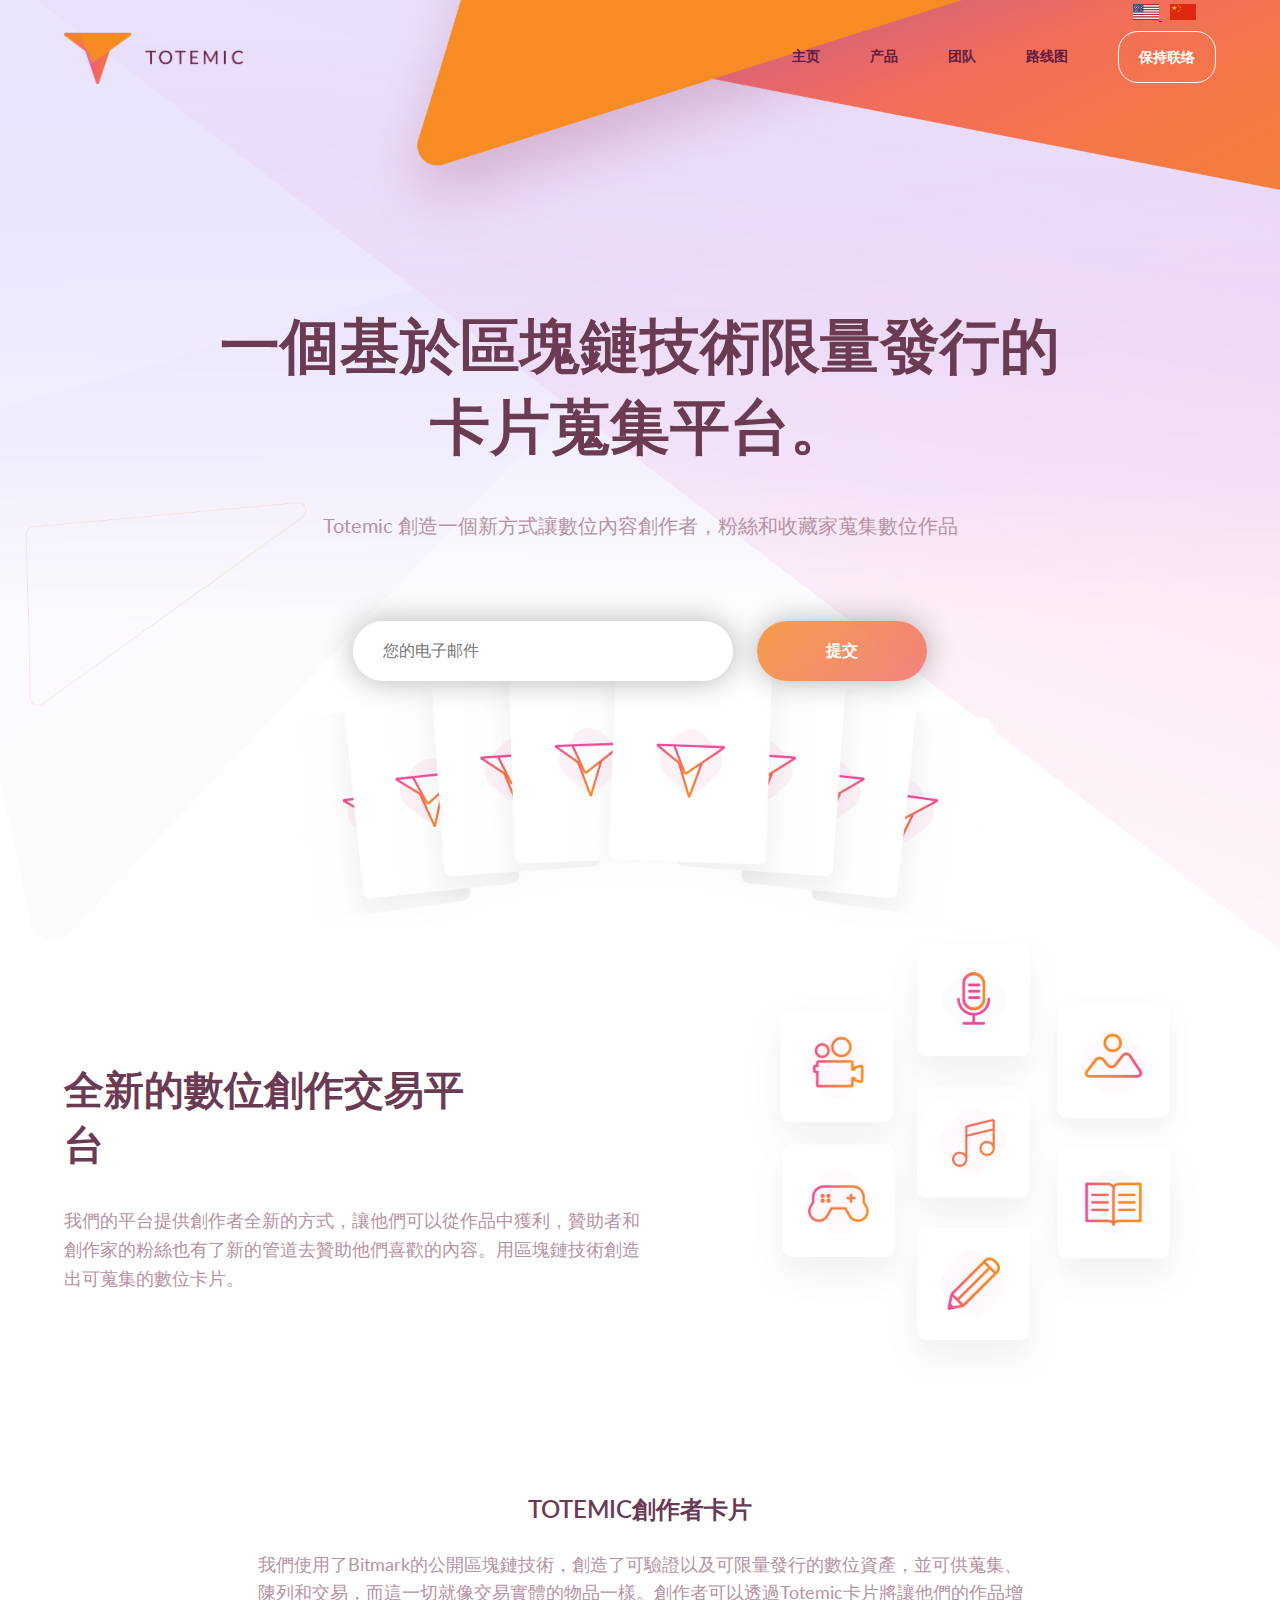
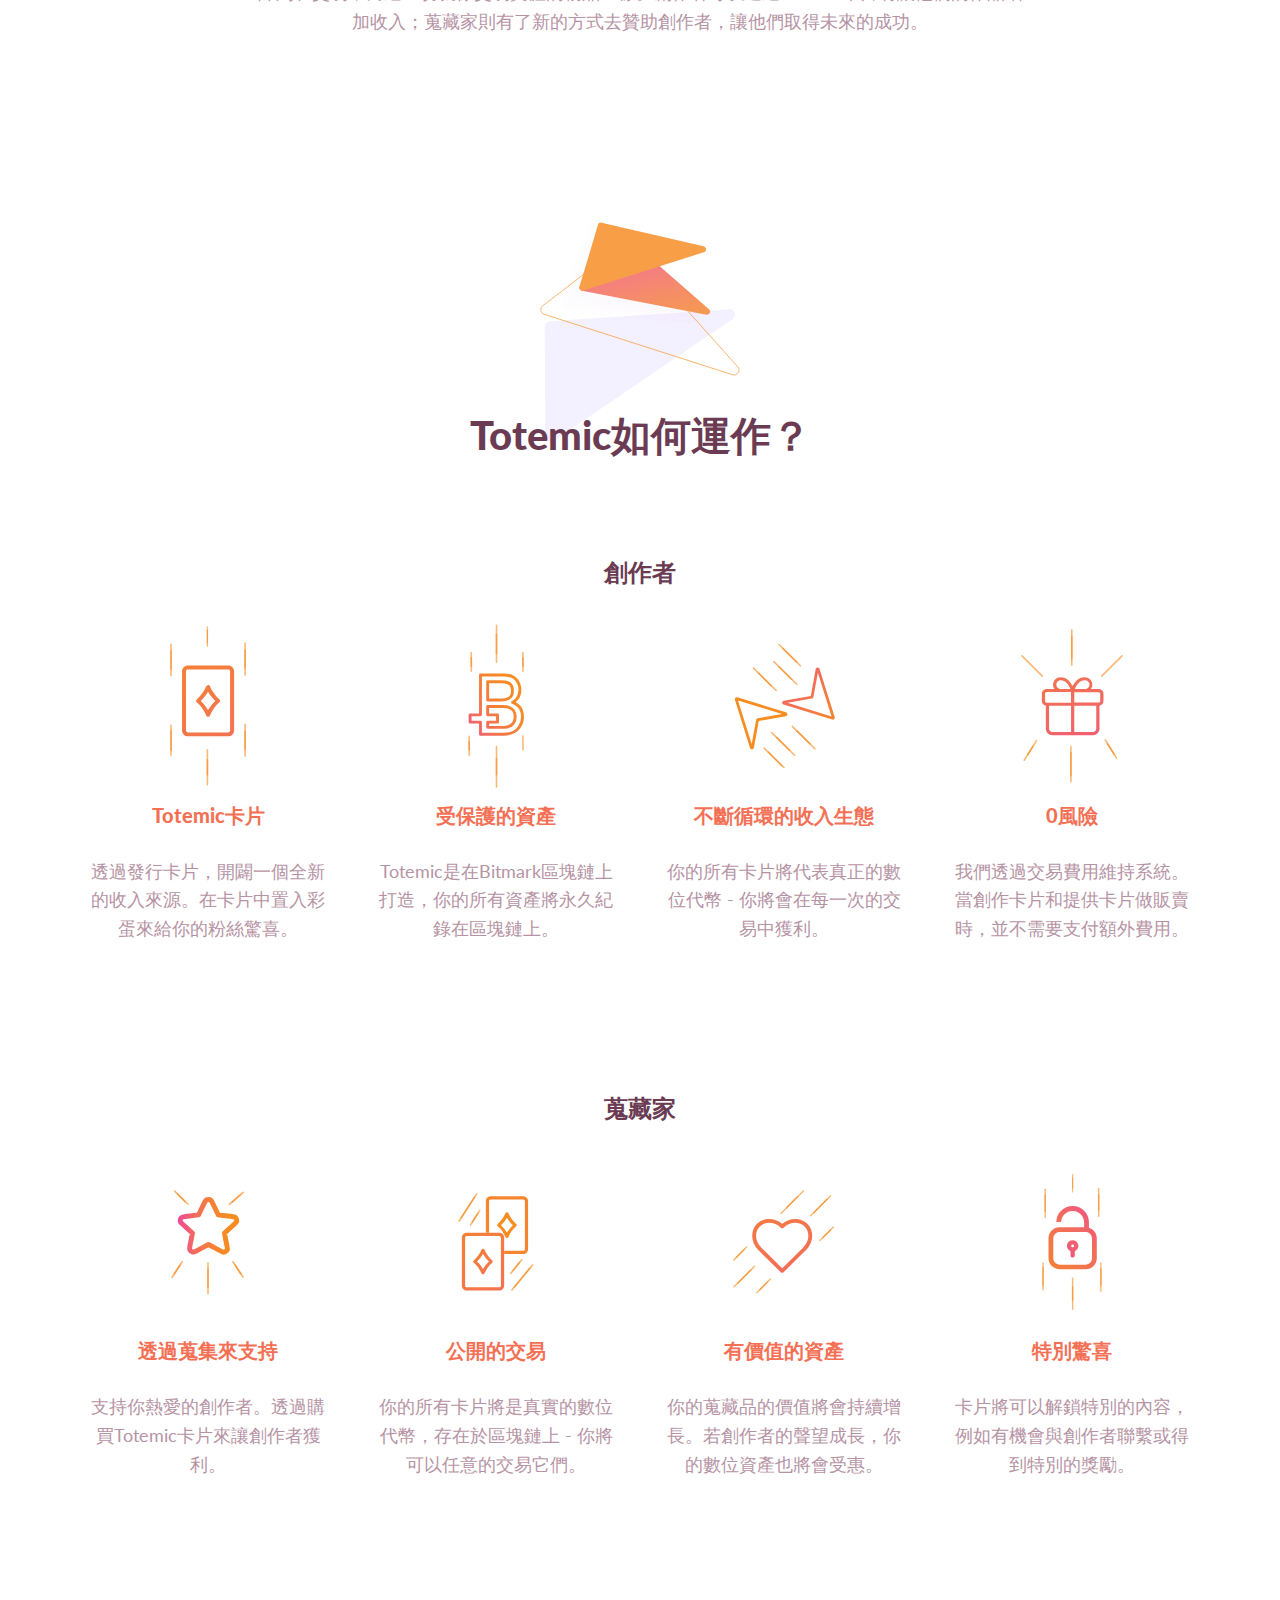
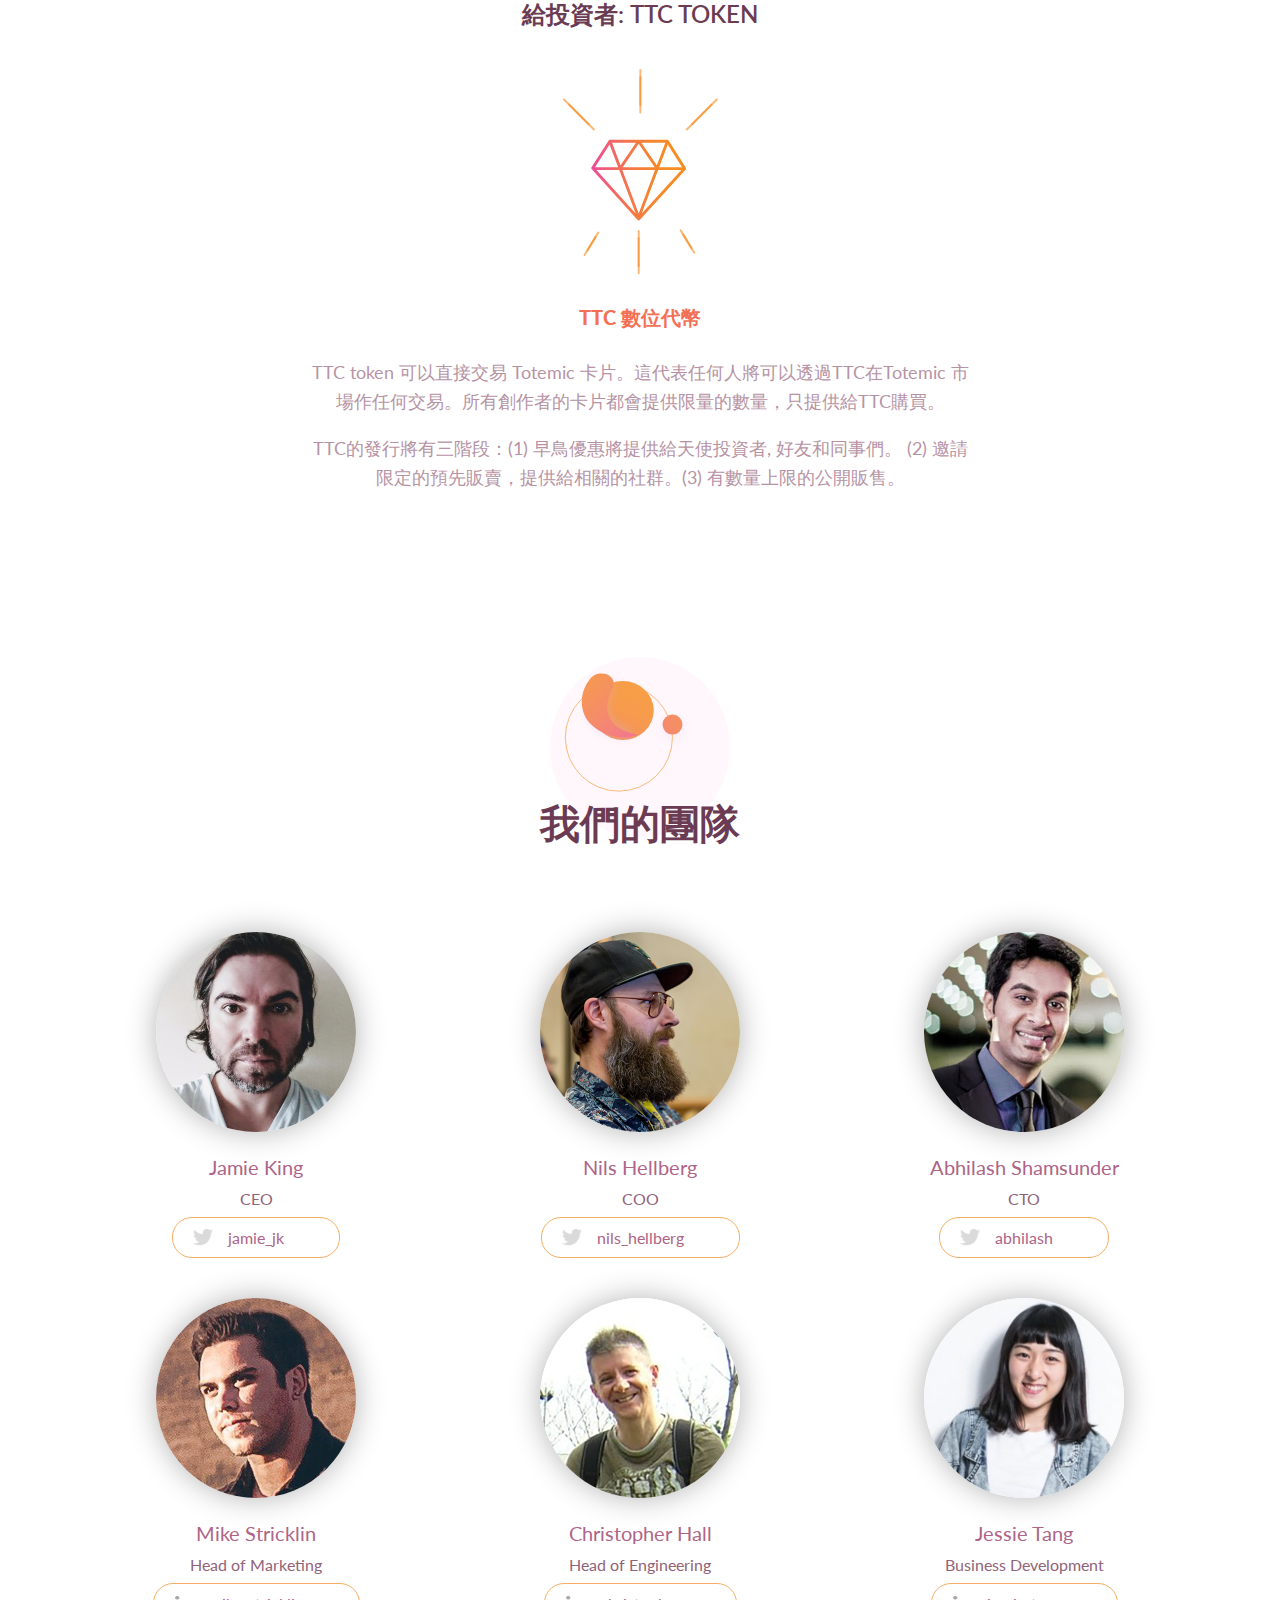
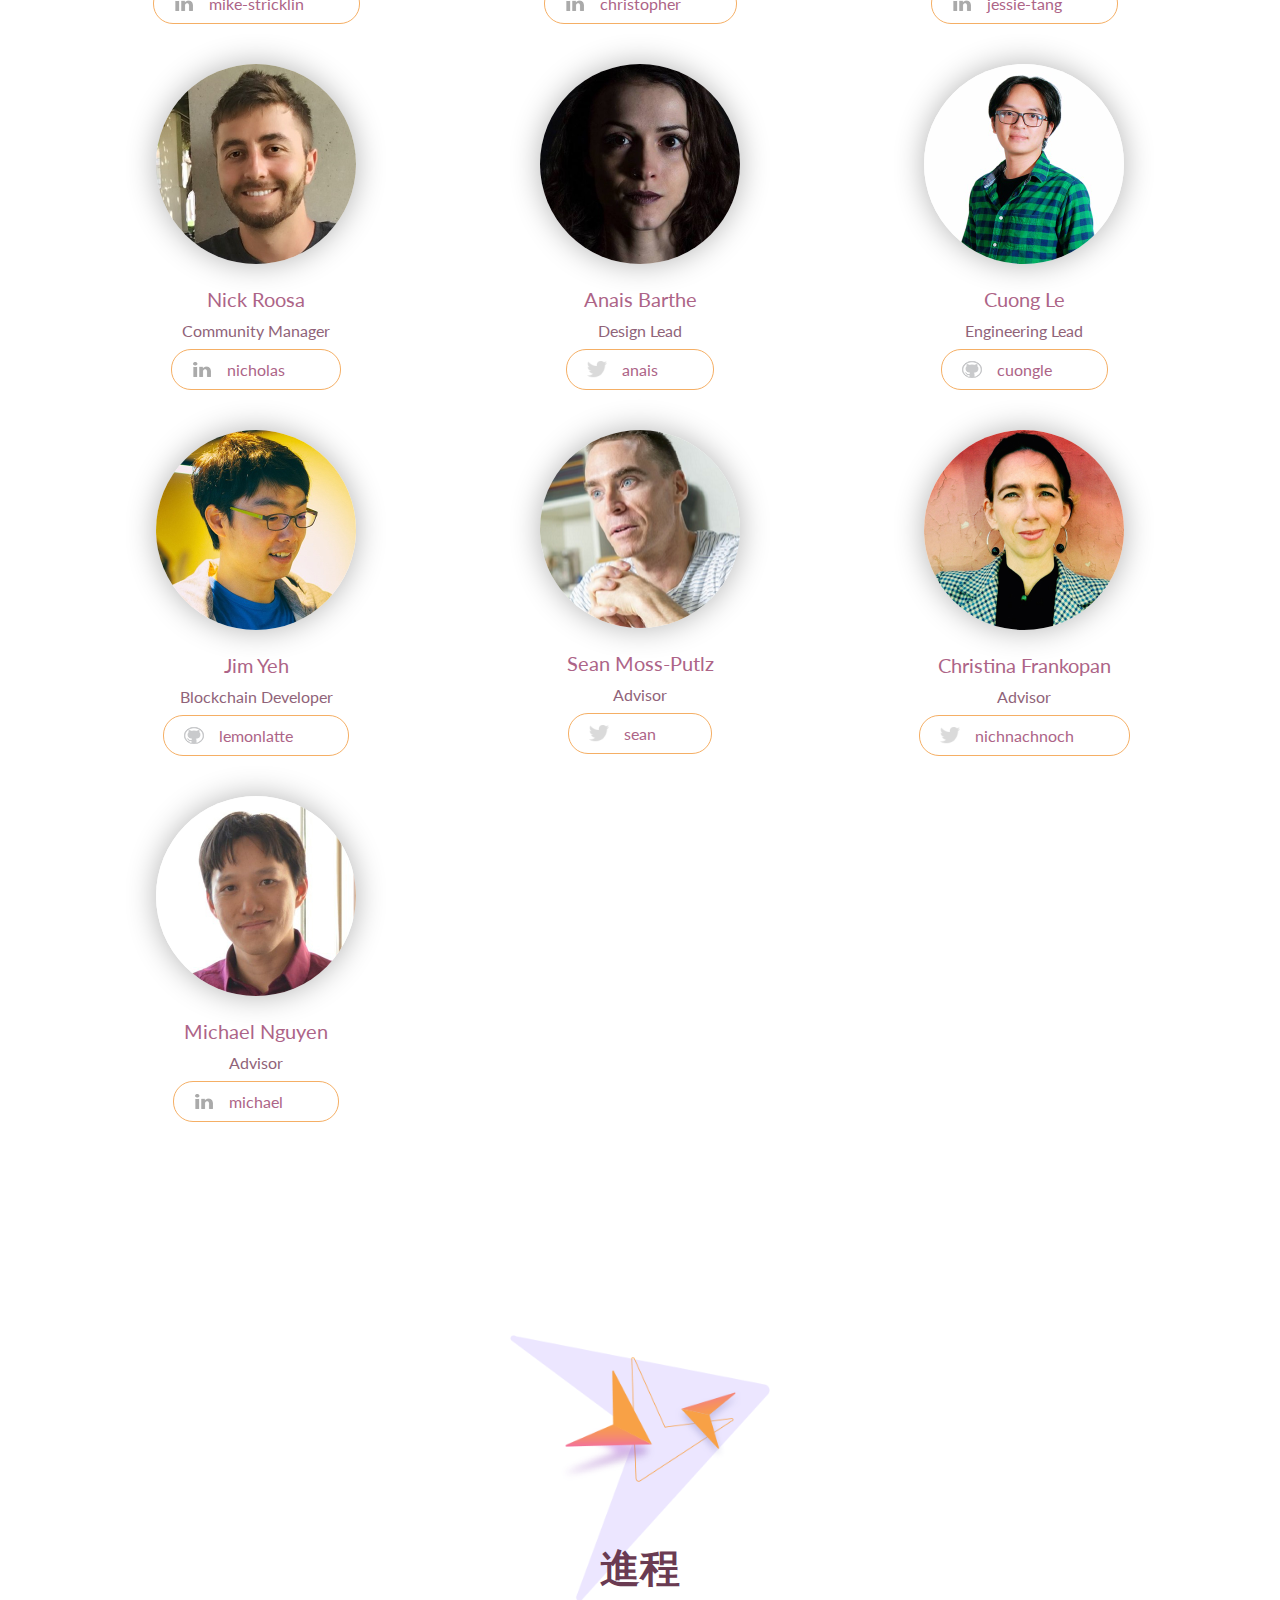
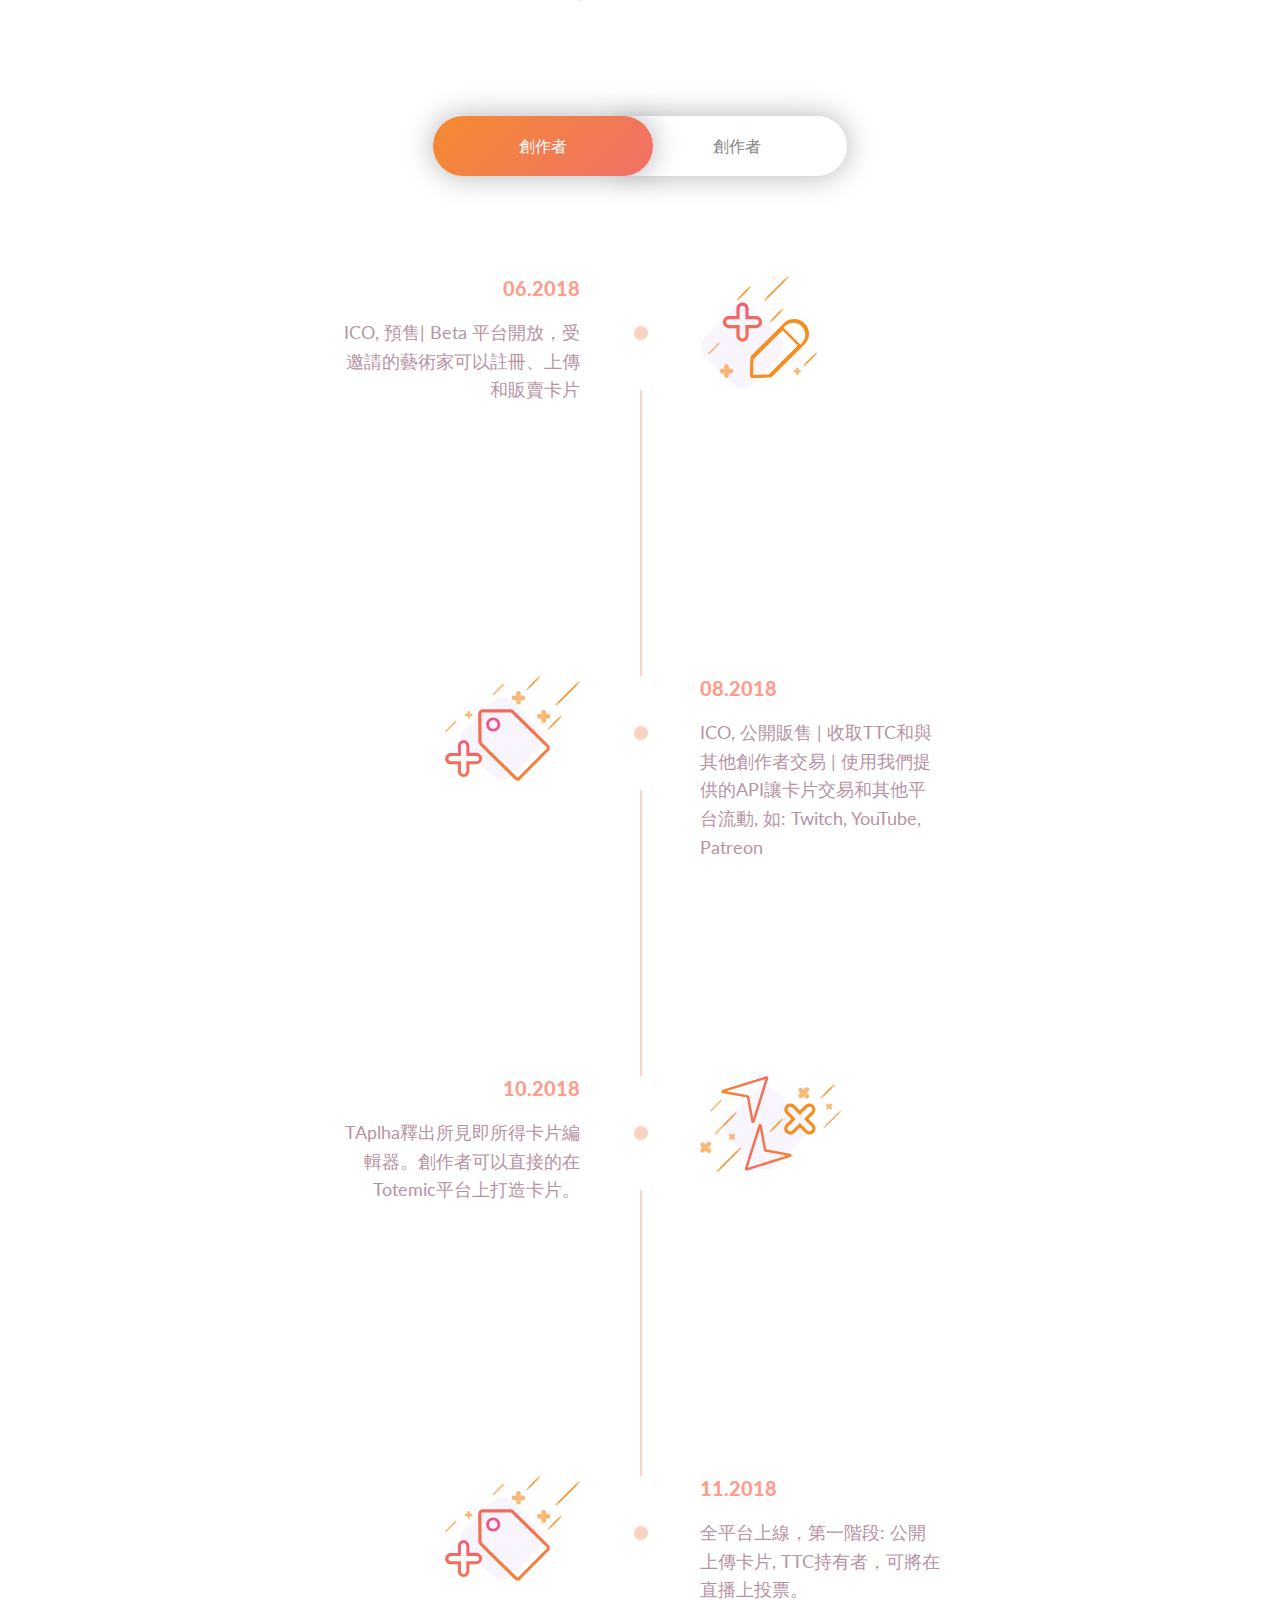
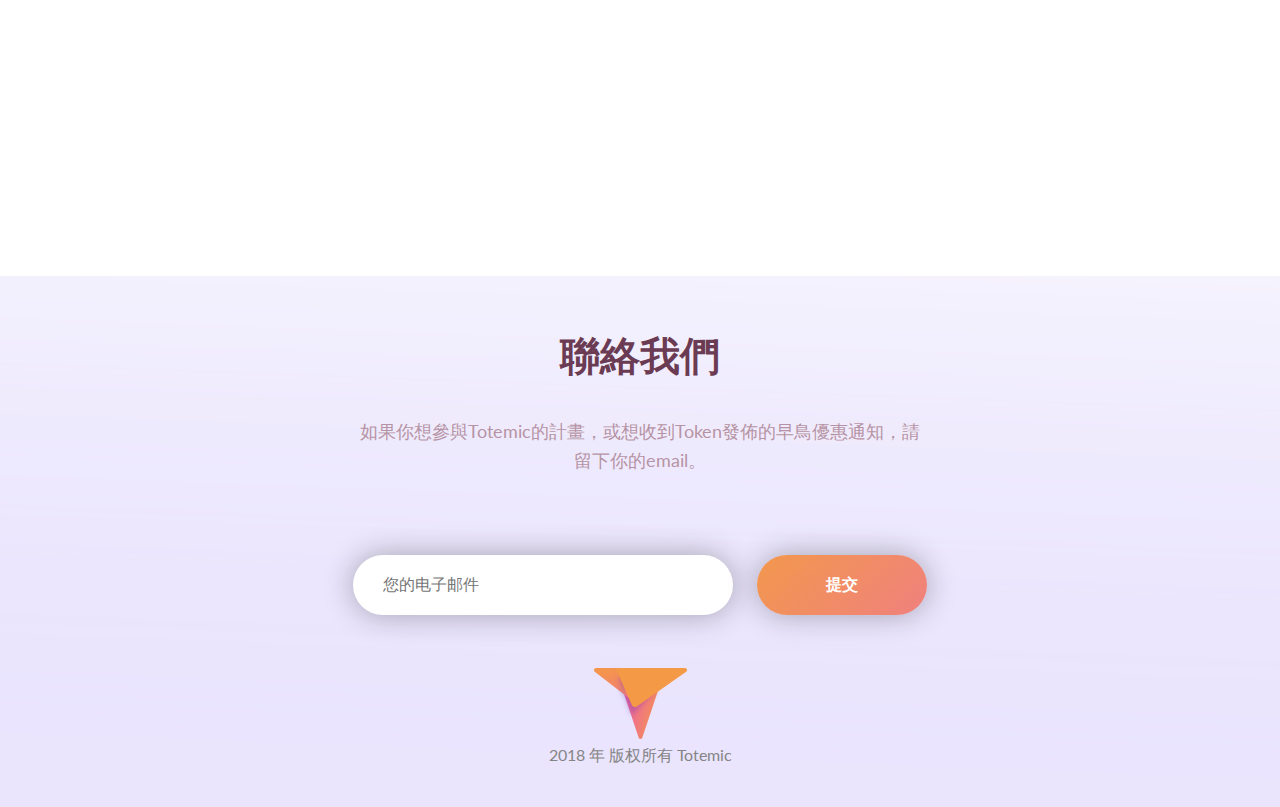
==== chinese.html @ 060fd431 "few updates" ====
<!DOCTYPE html>
<html lang="en">
<head>
    <meta charset="UTF-8">
    <title>Totemic | 一個基於區塊鏈技術限量發行的卡片蒐集平台。</title>
    <meta name="viewport" content="width=device-width, initial-scale=1.0,  minimum-scale=1.0">  

    <link href="css/screen.css" rel="stylesheet" type="text/css">
    <link href="https://fonts.googleapis.com/css?family=Lato:400,900" rel="stylesheet">
</head>

<body>
    <header>
        <img class="header__logo" src="images/logo.png" alt="Totemic logo" />
        <div class="header__nav">
            <div class="header__utility">
                <a href="" class="/" title="English">
                    <img src="images/us_flag.png">
                </a>
                <a href="/chinese.html" class="china_flag" title="Chinese">
                    <img src="images/china_flag.png">
                </a>
            </div>
            <nav>
                <a class="header__link" href="#home">主页</a>
                <a class="header__link" href="#product">产品</a>
                <a class="header__link" href="#team">团队</a>
                <a class="header__link" href="#roadmap">路线图</a>
                <a class="header__link header__link--button button button--transparent" href="#contact">保持联络</a>
            </nav>
        </div>
    </header>

    <section class="intro" id="intro">
        <h1>一個基於區塊鏈技術限量發行的卡片蒐集平台。</h1>
        <p>
            Totemic 創造一個新方式讓數位內容創作者，粉絲和收藏家蒐集數位作品
        </p>
        <form class="contact-form" action="https://riotdesign.us3.list-manage.com/subscribe/post?u=5169f98813a716ef22e123023&amp;id=4956a6b428" method="post" id="mc-embedded-subscribe-form" name="mc-embedded-subscribe-form" class="validate" target="_blank" novalidate>
            <input class="contact-form__input" type="email" name="EMAIL" id="mce-EMAIL" placeholder="您的电子邮件" />
            <input class="contact-form__input contact-form__input--submit" type="submit" name="submit" value="提交" />
            <div style="position: absolute; left: -5000px;" aria-hidden="true"><input type="text" name="b_5169f98813a716ef22e123023_4956a6b428" tabindex="-1" value=""></div>
        </form>
        <img class="item__cards" src="images/cards.png" alt="Totemic Cards" />
    </section>

    <section class="market">
        <div class="market__description">
            <h2>全新的數位創作交易平台</h2>
            <p>
                我們的平台提供創作者全新的方式，讓他們可以從作品中獲利，贊助者和創作家的粉絲也有了新的管道去贊助他們喜歡的內容。用區塊鏈技術創造出可蒐集的數位卡片。
            </p>
        </div>
    </section>

    <section class="totemic-card" id="product">
        <h3>Totemic創作者卡片</h3>
        <p>
            我們使用了Bitmark的公開區塊鏈技術，創造了可驗證以及可限量發行的數位資產，並可供蒐集、陳列和交易，而這一切就像交易實體的物品一樣。創作者可以透過Totemic卡片將讓他們的作品增加收入；蒐藏家則有了新的方式去贊助創作者，讓他們取得未來的成功。
        </p>
    </section>

    <section class="how-does-it-work">
        <h2>Totemic如何運作？</h2>
        <h3>創作者</h3>
        <div class="item-holder">
            <div class="item">
                <div class="item__graphic-holder">
                    <img class="item__graphic" src="images/item_card.svg" alt="Totemic Cards" />
                </div>
                <h4>Totemic卡片</h4>
                <p>
                    透過發行卡片，開闢一個全新的收入來源。在卡片中置入彩蛋來給你的粉絲驚喜。
                </p>
            </div>
            <div class="item">
                <div class="item__graphic-holder">
                    <img class="item__graphic" src="images/item_secure.svg" alt="Totemic Cards" />
                </div>
                <h4>受保護的資產</h4>
                <p>
                    Totemic是在Bitmark區塊鏈上打造，你的所有資產將永久紀錄在區塊鏈上。 <br/><br/>
                </p>
            </div>
            <div class="item">
                <div class="item__graphic-holder">
                    <img class="item__graphic" src="images/item_income.svg" alt="Recurring Income" />
                </div>
                <h4>不斷循環的收入生態</h4>
                <p>
                    你的所有卡片將代表真正的數位代幣 - 你將會在每一次的交易中獲利。 
                </p>
            </div>
            <div class="item">
                <div class="item__graphic-holder">
                    <img class="item__graphic" src="images/item_risk.svg" alt="No risk" />
                </div>
                <h4>0風險</h4>
                <p>
                    我們透過交易費用維持系統。當創作卡片和提供卡片做販賣時，並不需要支付額外費用。
                </p>
            </div>
        </div>
        <h3>蒐藏家</h3>
        <div class="item-holder">
            <div class="item">
                <div class="item__graphic-holder">
                    <img class="item__graphic" src="images/item_support.svg" alt="Support Creators" />
                </div>
                <h4>透過蒐集來支持</h4>
                <p>
                    支持你熱愛的創作者。透過購買Totemic卡片來讓創作者獲利。
                </p>
            </div>
            <div class="item">
                <div class="item__graphic-holder">
                    <img class="item__graphic" src="images/item_trade.svg" alt="Trade Openly" />
                </div>
                <h4>公開的交易</h4>
                <p>
                    你的所有卡片將是真實的數位代幣，存在於區塊鏈上 - 你將可以任意的交易它們。
                </p>
            </div>
            <div class="item">
                <div class="item__graphic-holder">
                    <img class="item__graphic" src="images/item_asset.svg" alt="A Valuable Asset" />
                </div>
                <h4>有價值的資產</h4>
                <p>
                    你的蒐藏品的價值將會持續增長。若創作者的聲望成長，你的數位資產也將會受惠。
                </p>
            </div>
            <div class="item">
                <div class="item__graphic-holder">
                    <img class="item__graphic" src="images/item_access.svg" alt="Special Access" />
                </div>
                <h4>特別驚喜</h4>
                <p>
                    卡片將可以解鎖特別的內容，例如有機會與創作者聯繫或得到特別的獎勵。
                </p>
            </div>
        </div>
    </section>

    <section class="investors">
        <h3>給投資者: TTC Token</h3>
        <div class="item-holder">
            <div class="item item--investors">
                <img class="item__graphic" src="images/item_investors.svg" alt="The TTC Token" />
                <h4>TTC 數位代幣</h4>
                <p>
                    TTC token 可以直接交易 Totemic 卡片。這代表任何人將可以透過TTC在Totemic 市場作任何交易。所有創作者的卡片都會提供限量的數量，只提供給TTC購買。
                </p>
                <p>
                    TTC的發行將有三階段：(1) 早鳥優惠將提供給天使投資者, 好友和同事們。
                    (2) 邀請限定的預先販賣，提供給相關的社群。(3) 有數量上限的公開販售。
                </p>
            </div>
        </div>
    </section>

    <section class="team" id="team">
        <h2>我們的團隊</h2>
        <div class="team__holder">
            <div class="team-member">
                <img class="team__image" src="images/team_jamie.jpg" alt="Jamie King" />
                <div class="team__name">Jamie King</div>
                <div class="team__title">CEO</div>
                <a href="https://twitter.com/jamie_jk" class="team__twitter button button--social-media" target="_blank">
                    jamie_jk
                </a>
            </div>
            <div class="team-member">
                <img class="team__image" src="images/team_nils.jpg" alt="Nils Hellberg" />
                <div class="team__name">Nils Hellberg</div>
                <div class="team__title">COO</div>
                <a href="https://twitter.com/nils_hellberg" class="team__twitter button button--social-media" target="_blank">
                    nils_hellberg
                </a>
            </div>
            <div class="team-member">
                <img class="team__image" src="images/team_abhi.jpg" alt="Abhilash Shamsunder" />
                <div class="team__name">Abhilash Shamsunder</div>
                <div class="team__title">CTO</div>
                <a href="https://twitter.com/abhilash0001" class="team__twitter button button--social-media" target="_blank">
                    abhilash
                </a>
            </div>
            <div class="team-member">
                <img class="team__image" src="images/team_mike.jpg" alt="Mike Stricklin" />
                <div class="team__name">Mike Stricklin</div>
                <div class="team__title">Head of Marketing</div>
                <a href="https://www.linkedin.com/in/mike-stricklin-0969a7140/" class="team__linkedin button button--social-media--linkedin" target="_blank">mike-stricklin</a>
            </div>
            <div class="team-member">
                <img class="team__image" src="images/team_christopher.jpg" alt="Christopher Hall" />
                <div class="team__name">Christopher Hall</div>
                <div class="team__title">Head of Engineering</div>
                <a href="https://www.linkedin.com/in/christopherhallhsw/" class="team__linkedin button button--social-media--linkedin" target="_blank">christopher</a>
            </div>
            <div class="team-member">
                <img class="team__image" src="images/team_jessie.jpg" alt="Jessie Tang" />
                <div class="team__name">Jessie Tang</div>
                <div class="team__title">Business Development</div>
                <a href="https://www.linkedin.com/in/jessie-chi-hsuan-tang-7b9a2610b/" class="team__linkedin button button--social-media--linkedin" target="_blank">jessie-tang</a>
            </div>
            <div class="team-member">
                <img class="team__image" src="images/team_nick.jpg" alt="Nick Roosa" />
                <div class="team__name">Nick Roosa</div>
                <div class="team__title">Community Manager</div>
                <a href="https://www.linkedin.com/in/nicholas-roosa-73788183/" class="team__linkedin button button--social-media--linkedin" target="_blank">
                    nicholas
                </a>
            </div>
            <div class="team-member">
                <img class="team__image" src="images/team_anais.jpg" alt="Anais Barthe" />
                <div class="team__name">Anais Barthe</div>
                <div class="team__title">Design Lead</div>
                <a href="" class="team__twitter button button--social-media" target="_blank">anais</a>
            </div>
            <div class="team-member">
                <img class="team__image" src="images/team_cuong.jpg" alt="Cuong Le" />
                <div class="team__name">Cuong Le</div>
                <div class="team__title">Engineering Lead</div>
                <a href="" class="team__github button button--social-media--github" target="_blank">cuongle</a>
            </div>
            <div class="team-member">
                <img class="team__image" src="images/team_jim.jpg" alt="Jim Yeh" />
                <div class="team__name">Jim Yeh</div>
                <div class="team__title">Blockchain Developer</div>
                <a href="https://github.com/lemonlatte" class="team__github button button--social-media--github" target="_blank">lemonlatte</a>
            </div>
            <div class="team-member">
                <img class="team__image" src="images/team_sean.jpg" alt="Sean Moss-Putlz" />
                <div class="team__name">Sean Moss-Putlz</div>
                <div class="team__title">Advisor</div>
                <a href="https://twitter.com/moskovich" class="team__twitter button button--social-media" target="_blank">sean</a>
            </div>
            <div class="team-member">
                <img class="team__image" src="images/team_christina.jpg" alt="Christina Frankopan" />
                <div class="team__name">Christina Frankopan</div>
                <div class="team__title">Advisor</div>
                <a href="https://twitter.com/nichnachnoch" class="team__twitter button button--social-media" target="_blank">nichnachnoch</a>
            </div>
            <div class="team-member">
                <img class="team__image" src="images/team_michael.jpg" alt="Michael Nguyen" />
                <div class="team__name">Michael Nguyen</div>
                <div class="team__title">Advisor</div>
                <a href="https://www.linkedin.com/in/michaeldinhnguyen/" class="team__linkedin button button--social-media--linkedin" target="_blank">michael</a>
            </div>
        </div>
    </section>

    <section class="roadmap" id="roadmap">
        <h2>進程</h2>
        <div class="roadmap__button-holder">
            <a class="contact-form__input roadmap__input roadmap__input--active">創作者</a>
            <a class="contact-form__input roadmap__input">創作者</a>
        </div>
        <div class="event-holder event-holder--creators">
            <div class="event">
                <div class="event__column event__column-text">
                    <span class="event__date">06.2018</span>
                    <p>
                        ICO, 預售| Beta 平台開放，受邀請的藝術家可以註冊、上傳和販賣卡片
                    </p>
                </div>
                <div class="event__column event__column-graphic">
                    <img src="images/event_wysiwyg.svg" alt="WYSIWYG" />
                </div>
            </div>
            <div class="event">
                <div class="event__column event__column-graphic">
                    <img src="images/event_sell.svg" alt="WYSIWYG" />
                </div>
                <div class="event__column event__column-text">
                    <span class="event__date">08.2018</span>
                    <p>
                        ICO, 公開販售 |  收取TTC和與其他創作者交易 |  使用我們提供的API讓卡片交易和其他平台流動, 如: Twitch, YouTube, Patreon
                    </p>
                </div>
            </div>
            <div class="event">
                <div class="event__column event__column-text">
                    <span class="event__date">10.2018</span>
                    <p>
                        TAplha釋出所見即所得卡片編輯器。創作者可以直接的在Totemic平台上打造卡片。
                    </p>
                </div>
                <div class="event__column event__column-graphic">
                    <img src="images/event_trade.svg" alt="WYSIWYG" />
                </div>
            </div>

            <div class="event">
                <div class="event__column event__column-graphic">
                    <img src="images/event_sell.svg" alt="WYSIWYG" />
                </div>
                <div class="event__column event__column-text">
                    <span class="event__date">11.2018</span>
                    <p>
                        全平台上線，第一階段: 公開上傳卡片, TTC持有者，可將在直播上投票。  
                    </p>
                </div>
            </div>
        </div>
        
        <div class="event-holder event-holder--collectors">
            <div class="event">
                <div class="event__column event__column-text">
                    <span class="event__date">06.2018</span>
                    <p>
                        ICO, 私募 |  Beta平台測試: 收集和交易卡片。在Android 和 iPhone上提供卡片蒐藏器並在社群網站上展示你的蒐藏。
                    </p>
                </div>
                <div class="event__column event__column-graphic">
                    <img src="images/event_wallet.svg" alt="WYSIWYG" />
                </div>
            </div>
            <div class="event">
                <div class="event__column event__column-graphic">
                    <img src="images/event_store.svg" alt="Mobile app" />
                </div>
                <div class="event__column event__column-text">
                    <span class="event__date">08.2018</span>
                    <p>
                        ICO, 私募 | 使用Totemic Token (TTC) ，取得蒐藏品購買優惠。
                    </p>
                </div>
            </div>
            <div class="event">
                <div class="event__column event__column-text">
                    <span class="event__date">10.2018</span>
                    <p>
                        訂閱制系統上線。訂閱特級或標準的混合包，將有更大的機會獲得稀有和罕見的蒐藏。
                    </p>
                </div>
                <div class="event__column event__column-graphic">
                    <img src="images/event_market.svg" alt="WYSIWYG" />
                </div>
            </div>

            <div class="event">
                <div class="event__column event__column-graphic">
                    <img src="images/event_store.svg" alt="Mobile app" />
                </div>
                <div class="event__column event__column-text">
                    <span class="event__date">11.2018</span>
                    <p>
                        線上投票系統上線: 由TTC持有者決定哪張卡片推出到市場，並在成功上市時獲得分潤。 
                    </p>
                </div>
            </div>
        </div>
    </section>

    <section class="contact contact--footer" id="contact">
        <h2>聯絡我們</h2>
        <p>
            如果你想參與Totemic的計畫，或想收到Token發佈的早鳥優惠通知，請留下你的email。
        </p>
        <form class="contact-form" action="https://riotdesign.us3.list-manage.com/subscribe/post?u=5169f98813a716ef22e123023&amp;id=4956a6b428" method="post" id="mc-embedded-subscribe-form" name="mc-embedded-subscribe-form" class="validate" target="_blank" novalidate>
            <input class="contact-form__input" type="email" name="EMAIL" id="mce-EMAIL" placeholder="您的电子邮件" />
            <input class="contact-form__input contact-form__input--submit" type="submit" name="submit" value="提交" />
            <div style="position: absolute; left: -5000px;" aria-hidden="true"><input type="text" name="b_5169f98813a716ef22e123023_4956a6b428" tabindex="-1" value=""></div>
        </form>
        <footer>
            <img src="images/logo-footer.png" alt="Totemic">
            <p>
                2018 年 版权所有 Totemic
            </p>
        </footer>
    </section>

    <script
      src="https://code.jquery.com/jquery-3.2.1.min.js"
      integrity="sha256-hwg4gsxgFZhOsEEamdOYGBf13FyQuiTwlAQgxVSNgt4="
      crossorigin="anonymous"></script>
    <script src="javascript/main.js"></script> 

</body>
</html>
---- css/screen.css ----
* {
    box-sizing: border-box;     
}

body {
    background: transparent url('/images/background_top.png') center 0 no-repeat scroll;
    font-family: "Lato";
}
html,
body {
    margin:0;
    padding:0;
}

header,
footer,
section {
    max-width:1920px;
    margin:0 auto;
    padding:0 12%;    
}

h1 {
    font-family: "Lato";
    font-weight:900;
    font-size:70px;
    color:#6a3b52;
}
h2 {
    font-family: "Lato";
    font-weight:900;
    font-size:50px;
    color:#6a3b52;
}
h3 {
    font-family: "Lato";
    font-weight:600;
    font-size:34px;
    text-transform: uppercase;
    color:#6a3b52;
}
h4 {
    font-family: "Lato";
    font-weight:900;
    font-size:30px;
    color:#6a3b52;

}
p {
    font-family:"Lato";
    font-size:20px;
    color:#b693a4;
    line-height:1.6;
}


header {
    padding-top:20px;
}
.header__logo {
    width:179px;
    padding-top: 10px;
}
.header__nav {
    float:right;
}
.header__utility{
    text-align: right;
    padding: 0 20px 8px;
    margin-top: -16px;
    color: white;
    font-size: 12px;
}
.header__utility img{
    width: 26px;
    height: 16px;
}
.header__utility_link {
    float:left;
    color:#641c3e;
    font-size:16px;
    font-weight:900;
    text-transform:uppercase;
    text-decoration: none;
    margin-left:60px;
    line-height:50px;
}
.china_flag{
    padding-left: 8px;
}
.header__link {
    float:left;
    color:#641c3e;
    font-size:16px;
    font-weight:900;
    text-transform:uppercase;
    text-decoration: none;
    margin-left:60px;
    line-height:50px;
}
.header__link--button {
    border:1px solid white;
    color:white;
    padding:0 20px;

}

.intro {
    text-align:center;
    margin:0 15%;
    margin-top:220px;
    margin-bottom:0px;
    width:70%;
    min-width:576px;
}
    .intro p {
        font-size:30px;
        margin-bottom:80px;
    }

.market {
    min-height:620px;
    background: url('/images/background_media.png');
    background-position: right 10% center;
    background-repeat: no-repeat;
    margin-top: -80px;
    margin-bottom:20px;
}
    .market h2 {
        max-width:400px;
        padding-top:160px;
    }
    .market p {
        max-width:50%;
    }

.totemic-card {
    text-align:center;
    padding:0 20%;
    margin-bottom:120px;
}

.how-does-it-work {
    text-align:center;
}
    .how-does-it-work h2 {
        background: transparent url('/images/title_howdoesitwork.svg') center 0 no-repeat scroll;
        padding-top:260px;
        padding-bottom:80px;
    }

.item-holder {
    overflow:hidden;
    margin-bottom:80px;
}
.item {
    float:left;
    width:50%;
    padding:2%;
}
.item--investors {
    width:auto;
}
.item h4 {
    color:#f47055    
}

    .item__cards{
        width: 80%;
        height: auto;
        position: relative;
        z-index: -1;
    }
    .item__graphic-holder {
        height:140px;
    }
    .item__graphic {
        position: relative;
        top: 50%;
        transform: translateY(-50%);        
    }
    .item--investors .item__graphic {
        position: static;
        top:0;
        transform:none;
    }

.investors {
    text-align:center;
    padding:0 23%;
}
.item--investors {
    width:auto;
    float:none;
}

.team {
    text-align:center;
    overflow:hidden;
    margin-bottom:200px;
}
.team h2 {
    background: transparent url('/images/title_team.svg') center 0 no-repeat scroll;
    padding-top:160px;
    margin-bottom:120px;
}
.team-member {
    float:left;
    width:50%;
    padding:0 60px;
    padding-bottom: 40px;
}
.team__image {
    width:260px;
    border-radius:50%;
    margin-bottom:30px;
    box-shadow: 0px 0px 30px 0px rgba(0,0,0,0.3);
}
.team__name {
    color:#ad6487;
    font-size:20px;
    margin-bottom:10px;
}
.team__title {
    color:#906379;
    font-size:16px;
    margin-bottom:10px;
}

.roadmap {
    text-align: center;
}
.roadmap h2 {
    background: transparent url(/images/title_roadmap.png) center 0 no-repeat scroll;
    padding-top: 206px;
    margin-bottom: 100px;
    padding-bottom: 20px;
    background-size: 260px auto;
}
.roadmap__button-holder {
    margin-bottom:100px;
}
.roadmap .roadmap__input {
    position:relative;
    width:220px;
    display:inline-block;
    text-transform: uppercase;
    color:#858585;
    cursor:pointer;
    z-index:10;
    margin-right:0;
    border-radius:0;
}
.roadmap .roadmap__input--active {
    background: linear-gradient(135deg, rgba(244,139,48,1) 0%, rgba(240,112,105,1) 100%);
    z-index:11;
    color:white;
}
.roadmap .contact-form__input:first-child {
    border-top-left-radius: 30px;
    border-bottom-left-radius: 30px;
}
.roadmap .contact-form__input:last-child {
    border-top-left-radius: 0;
    border-bottom-left-radius: 0;
    border-top-right-radius: 30px;
    border-bottom-right-radius: 30px;
    margin-left:-30px;
}
.roadmap .contact-form__input.roadmap__input--active:first-child {
    border-top-right-radius: 30px;
    border-bottom-right-radius: 30px;
}
.roadmap .contact-form__input.roadmap__input--active:last-child {
    border-top-left-radius: 30px;
    border-bottom-left-radius: 30px;
}

.event-holder--collectors {
    display:none;
}

.event {
    overflow:hidden;
    background: transparent url('/images/event_divider.svg') center 0 no-repeat scroll;
    background-position:center 50px;
    min-height:400px;
}
.event:last-child {
    background: transparent url('/images/event_divider-last.svg') center 0 no-repeat scroll;
    background-position:center 50px;
}
.event__column {
    float:left;
    text-align:right;
    width:50%;
    padding:0 60px;
    padding-left:calc(50% - 300px);
}
    .event__column:nth-child(2) {
        text-align:left;
        padding-left:60px;
        padding-right:calc(50% - 300px);
    }
.event__column p {
}

.event__date {
    color:rgba(255,56,19,0.5);
    font-weight:900;
    font-size:20px;
}
.event-holder {
}


.contact {
    padding-top:20px;
    text-align:center;
    background: transparent url('/images/background_footer.png') center bottom no-repeat scroll;
}
.contact p {
    width:50%;
    margin:0 25%;
    margin-bottom:80px;
}
.contact-form {
    margin-bottom:-30px;
}
.contact-form__input {
    height:60px;
    line-height:60px;
    font-size:16px;
    padding:0 30px;
    border:0;
    border-radius:30px;
    margin-right:20px;
    width:380px;
    color:#858585;
    box-shadow: 0px 0px 30px 0px rgba(0,0,0,0.3);
    outline:none;
}

.contact-form__input--submit {
    background: linear-gradient(135deg, rgba(244,139,48,0.86) 0%, rgba(240,112,105,0.86) 100%);
    color:white;
    font-weight:600;
    width:170px;
    margin-right:0;
}

.contact footer {
    padding-bottom:40px;
    padding-top: 80px;
}
.contact footer p {
    color:#858585;
    font-size:16px;
    margin-bottom:0;
}



.button {
    font-align:center;
    border-radius:20px;
}
.button--social-media {
    background:white;
    border:1px solid #f5af65;
    width:190px;
    margin:0 auto;
    line-height:40px;
    color:#ad6487;
    font-size:16px;
    background: transparent url('/images/icon_twitter.png') center 0 no-repeat scroll;
    background-position:20px center;
    text-decoration: none;
    padding: 10px 55px;
}

.button--social-media--linkedin {
    background:white;
    border:1px solid #f5af65;
    width:190px;
    margin:0 auto;
    line-height:40px;
    color:#ad6487;
    font-size:16px;
    background: transparent url('/images/icon_linkedin.png') center 0 no-repeat scroll;
    background-position:20px center;
    text-decoration: none;
    padding: 10px 55px;
}

.button--social-media--github {
    background:white;
    border:1px solid #f5af65;
    width:190px;
    margin:0 auto;
    line-height:40px;
    color:#ad6487;
    font-size:16px;
    background: transparent url('/images/icon_github.png') center 0 no-repeat scroll;
    background-position:20px center;
    text-decoration: none;
    padding: 10px 55px;
}

@media only screen and (max-width: 1366px) {
    body {
        background-size:100%;
    }
    h1 {
        font-size:60px;
    }
    h2 {
        font-size:40px;
    }
    h3 {
        font-size:24px;
    }
    h4 {
        font-size:20px;
    }
    p {
        font-size: 18px;
    }

    header, footer, section {
        padding: 0 5%;
        padding-top:20px;
    }

    .header__link {
        font-size:14px;
        margin-left: 50px;
    }

    .intro {
        padding:0;
        margin-bottom:0px;
    }
        .intro p {
            font-size:20px;
        }

    .market {
        background-size: 35%;
    }


    .how-does-it-work h2 {
        background-size:200px;
        padding-top: 200px;
        padding-bottom: 60px;
    }

    .team {
        margin-bottom:120px;
    }
    .team h2 {
        background-size: 180px;
        padding-top: 140px;
        margin-bottom:80px;
    }
    .team__image {
        width: 200px;
        border-radius: 50%;
        margin-bottom: 20px;
    }


}

@media only screen and (max-width: 1024px) {
    .header__link {
        font-size:12px;
        margin-left: 38px;
    }
}

@media only screen and (min-width: 1024px) {
    .item {
        width:25%;
    }
    .item--investors {
        width:auto;
    }    
    .team-member {
        width: 33.333333%;
    }
}

@media only screen and (max-width: 767px) {
    body {
        background-size:190%;
        background-position:0 0;
    }
    h1 {
        font-size:27px;
        max-width:400px;
        margin:0 auto;
    }
    h2 {
        font-size:24px;
    }
    h3 {
        font-size:20px;
    }
    h4 {
        font-size:18px;
    }
    p {
        font-size: 14px;
    }

    header, footer, section {
        padding: 0 30px;
        padding-top:20px;
    }
    
    .header__logo {
        width:130px;
    }

    .header__nav {
        display:none;
    }


    .intro {
        margin:0;
        padding:0 30px;
        margin-top:140px;
        margin-bottom:20px;
        width:100%;
        min-width:0;
    }
        .intro p {
            font-size:14px;
            max-width:480px;
            margin-left: auto;            
            margin-right: auto;            
        }
    .contact-form__input {
        width:100%;
        height: 46px;
        line-height: 46px;
        font-size: 14px;
        padding: 0 23px;
        border: 0;
        border-radius: 23px;
        margin-right: 20px;
        max-width:420px;
    }
    .contact-form__input--submit {
        clear:left;
        width:156px;
        margin-top:35px;
    }    

    .market {
        margin-bottom:20px;
        background: url('/images/background_media-small.png');
        background-size: 100%;
        background-position:0 bottom;
        background-repeat: no-repeat;
        margin-bottom:60px;
        min-height:725px;
    }
    .market h2 {
        padding-top:50px;
        max-width:220px;
    }
    .market p {
        max-width:100%;
    }

    .totemic-card {
        padding:0 30px;
        margin-bottom:20px;
    }    


    .how-does-it-work h2 {
        background-size:160px;
        padding-top: 140px;
        padding-bottom: 80px;
    }

    .item {
        float: left;
        width: 100%;
        padding: 0 40px;
        margin-bottom: 40px;
    }
    .item img {
        width:80px;
        max-height:140px;
    }
    .investors .item img {
        width:140px;
        max-height:none;
    }
    .item-holder {
        margin-bottom:40px;
    }

    .investors {
        padding:0 30px;
    }
    .investors .item {
        padding:0;
    }

    .team {
        margin-bottom:80px;
    }
    .team-member {
        width:100%;
        margin-bottom:60px;
    }
    .team h2 {
        background-size: 180px;
        padding-top: 140px;
        margin-bottom:80px;
    }
    .team__image {
        width: 200px;
        border-radius: 50%;
        margin-bottom: 20px;
    }

    .roadmap h2 {
        background-size: 160px;
        padding-top: 135px;
        margin-bottom:40px;
    }
    .roadmap__button-holder {
        display:none;
    }
    .event-holder--creators,
    .event-holder--collectors {
        display:block;
    }
    
    .event {
        min-height:360px;
    }
    .event__column {
        padding: 0 30px;
        padding-left:0;
    }
    .event__column:nth-child(2) {
        padding-left: 30px;
    }    

    .contact p {
        width: 100%;
        margin:0;
    }
    .footer {
        padding:0;
        padding-top:30px;
        margin-bottom:30px;
    }

    .contact--footer {
        padding-top:60px;
        background-size:346%;
    }
    .contact--footer p {
        margin-bottom:60px;
    }

}
@media only screen and (min-width: 570px) and (max-width: 767px) {
    header, footer, section {
        padding: 0 40px;
        padding-top:20px;
    }
    .market h2 {
        padding-top: 0;
        max-width: 360px;
    }
    .market p {
        max-width: 80%;
    }    
    .totemic-card p {
        max-width:520px;
        margin:0 auto;
    }
    .item p {
        max-width:420px;
        margin:0 auto;
    }
    .investors .item p {
        max-width:520px;
    }
    .event__column {
        padding-left: 30px;
    }
}

@media only screen and (min-width: 380px) and (max-width: 767px) {
    body {
       background-size: 150%;
    }
    .market {
        background-size:380px;
        background-position:center bottom;
    }
}

@media only screen and (max-width: 320px) {
    .intro {
        margin-top: 100px;
    }
    .intro p {
        margin-bottom: 60px;
    }    
    .contact-form {
        margin-bottom: 40px;
    }    
    .contact-form__input {
        height: 46px;
        line-height: 46px;
        font-size: 14px;
        padding: 0 23px;
        border: 0;
        border-radius: 23px;
        margin-right: 20px;
    }
    .contact-form__input--submit {
        width: 126px;
        margin-top: 25px;
    }    

    .item img {
        width:65px;
        max-height:120px;
    }
    .investors .item img {
        width:120px;
        max-height:none;
    }

    .item-holder {
        margin-bottom: 40px;
    }

    .team h2 {
        background-size: 160px;
        margin-bottom:60px;
    }   
    .team-member {
        padding:0;
    }

    .roadmap h2 {
        background-size: 160px;
        padding-top: 135px;
        margin-bottom:40px;
    }
    .event {
        min-height:380px;
    }
    .event__date {
        font-size:18px;
    }


}
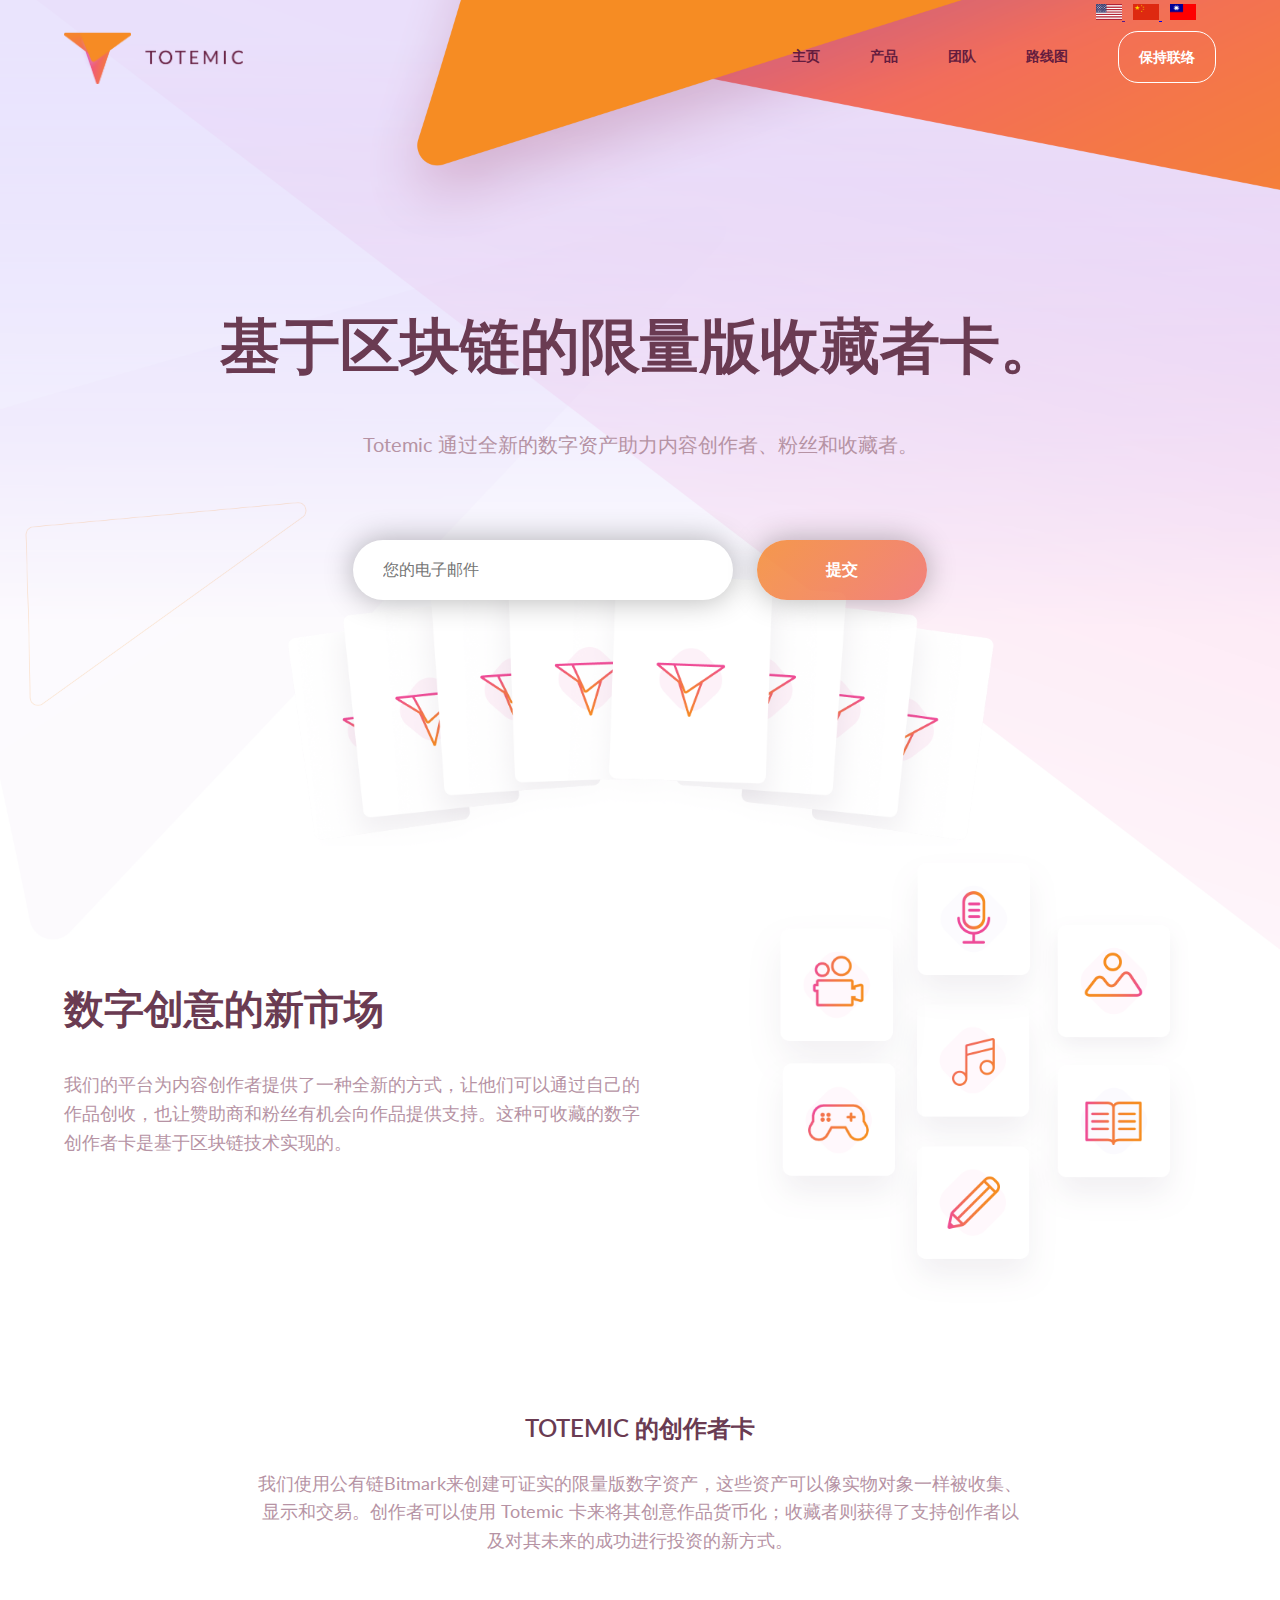
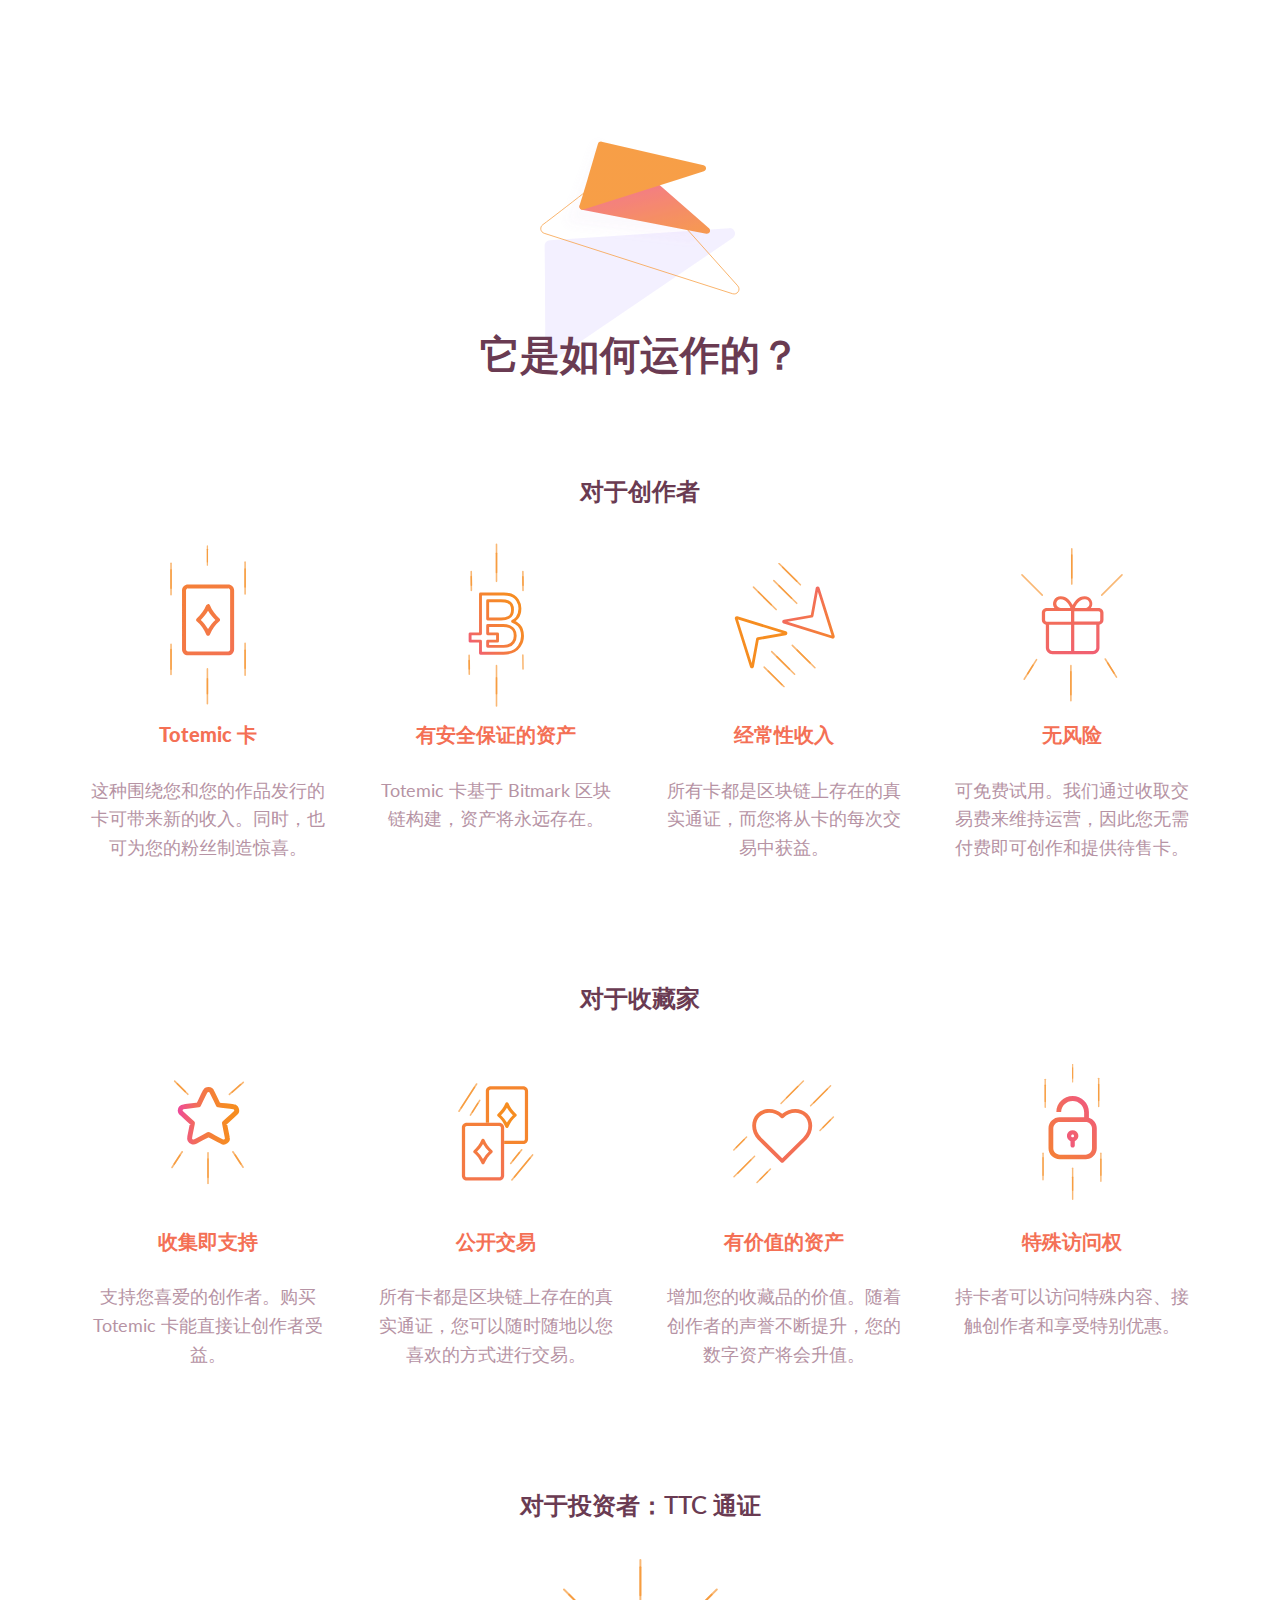
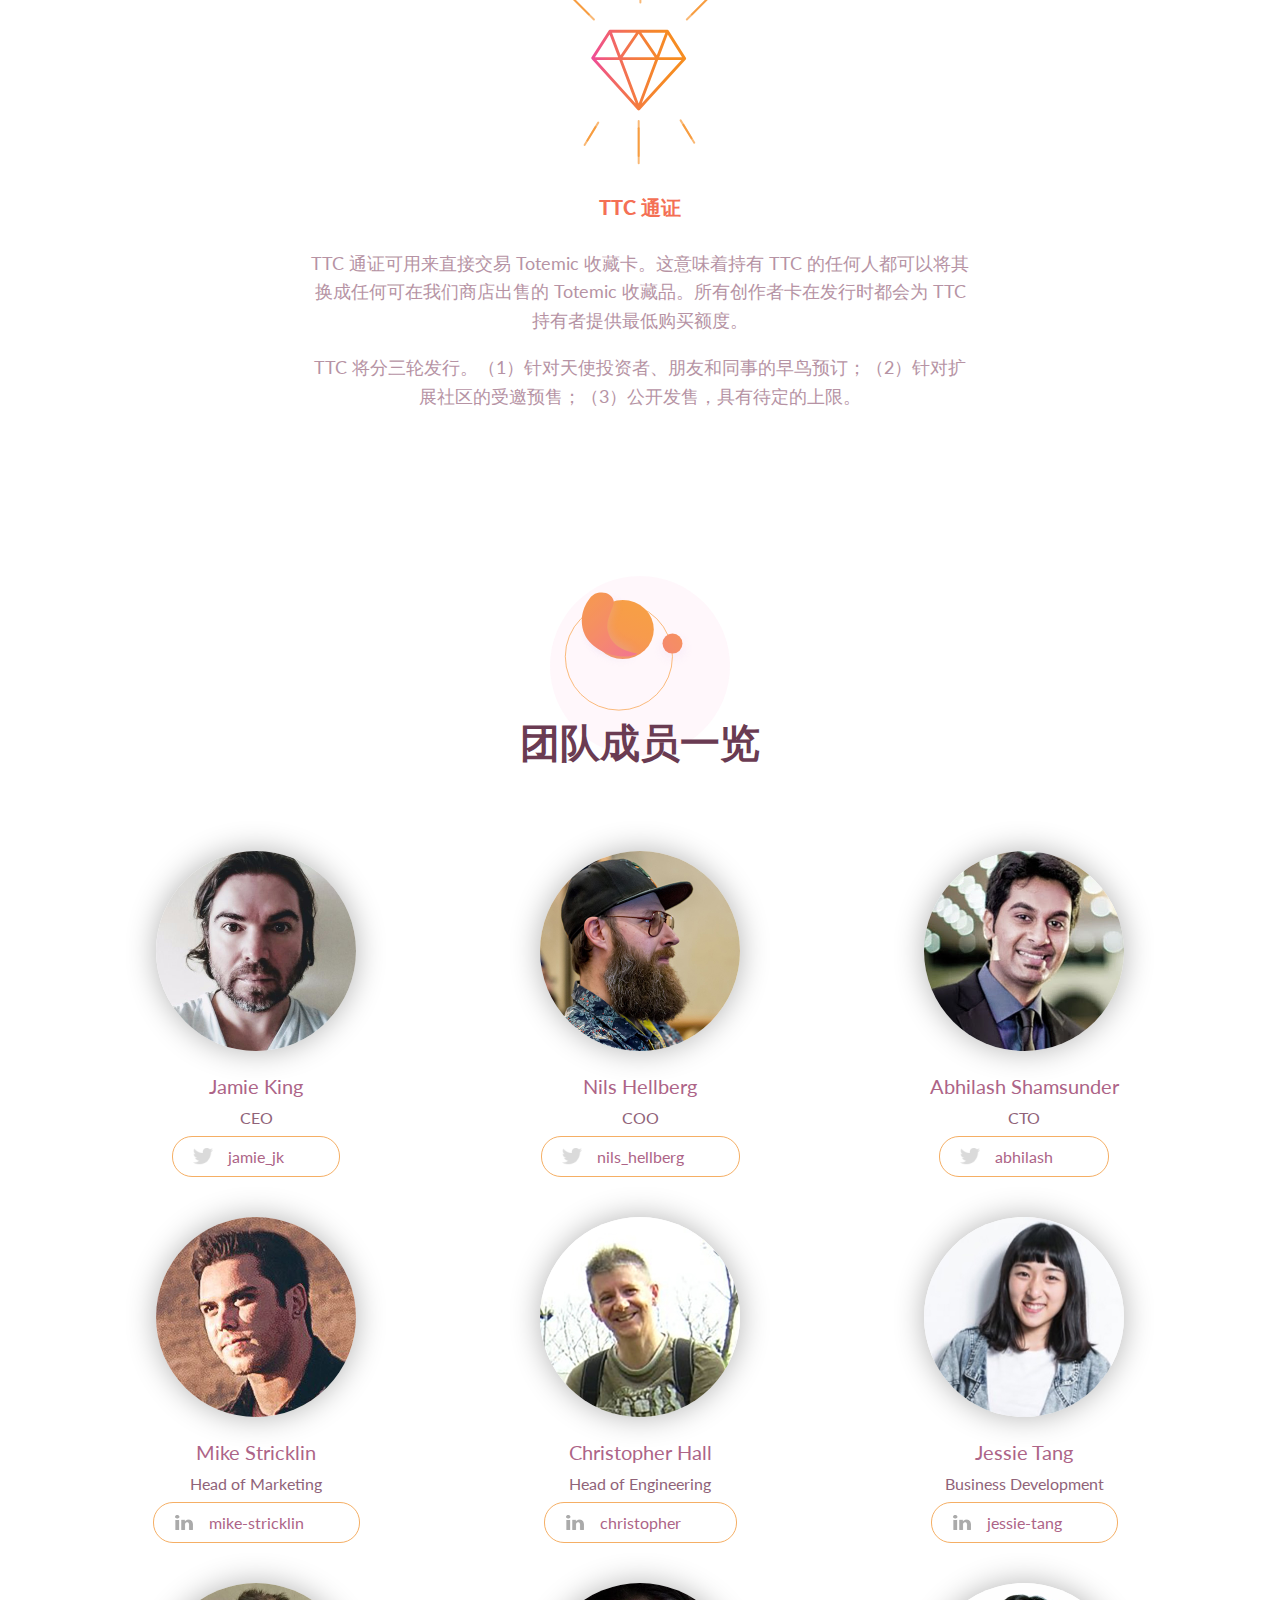
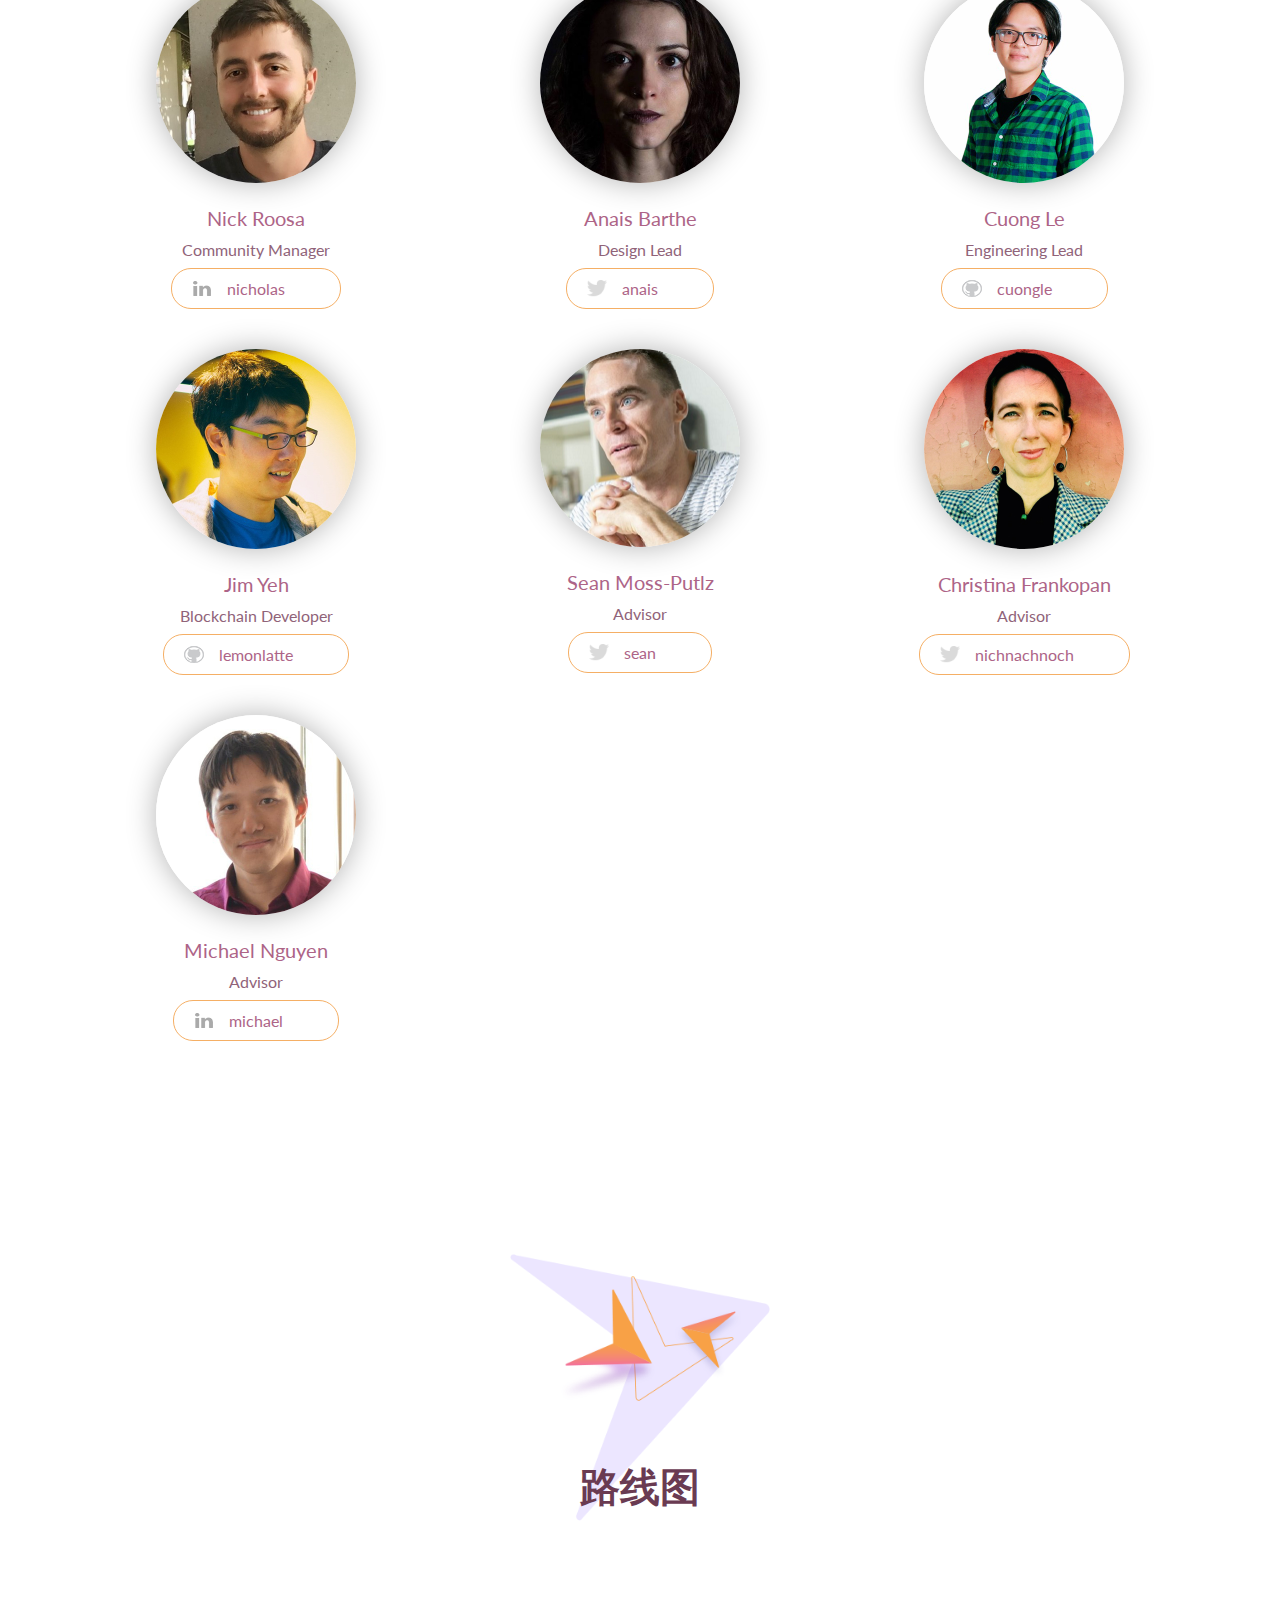
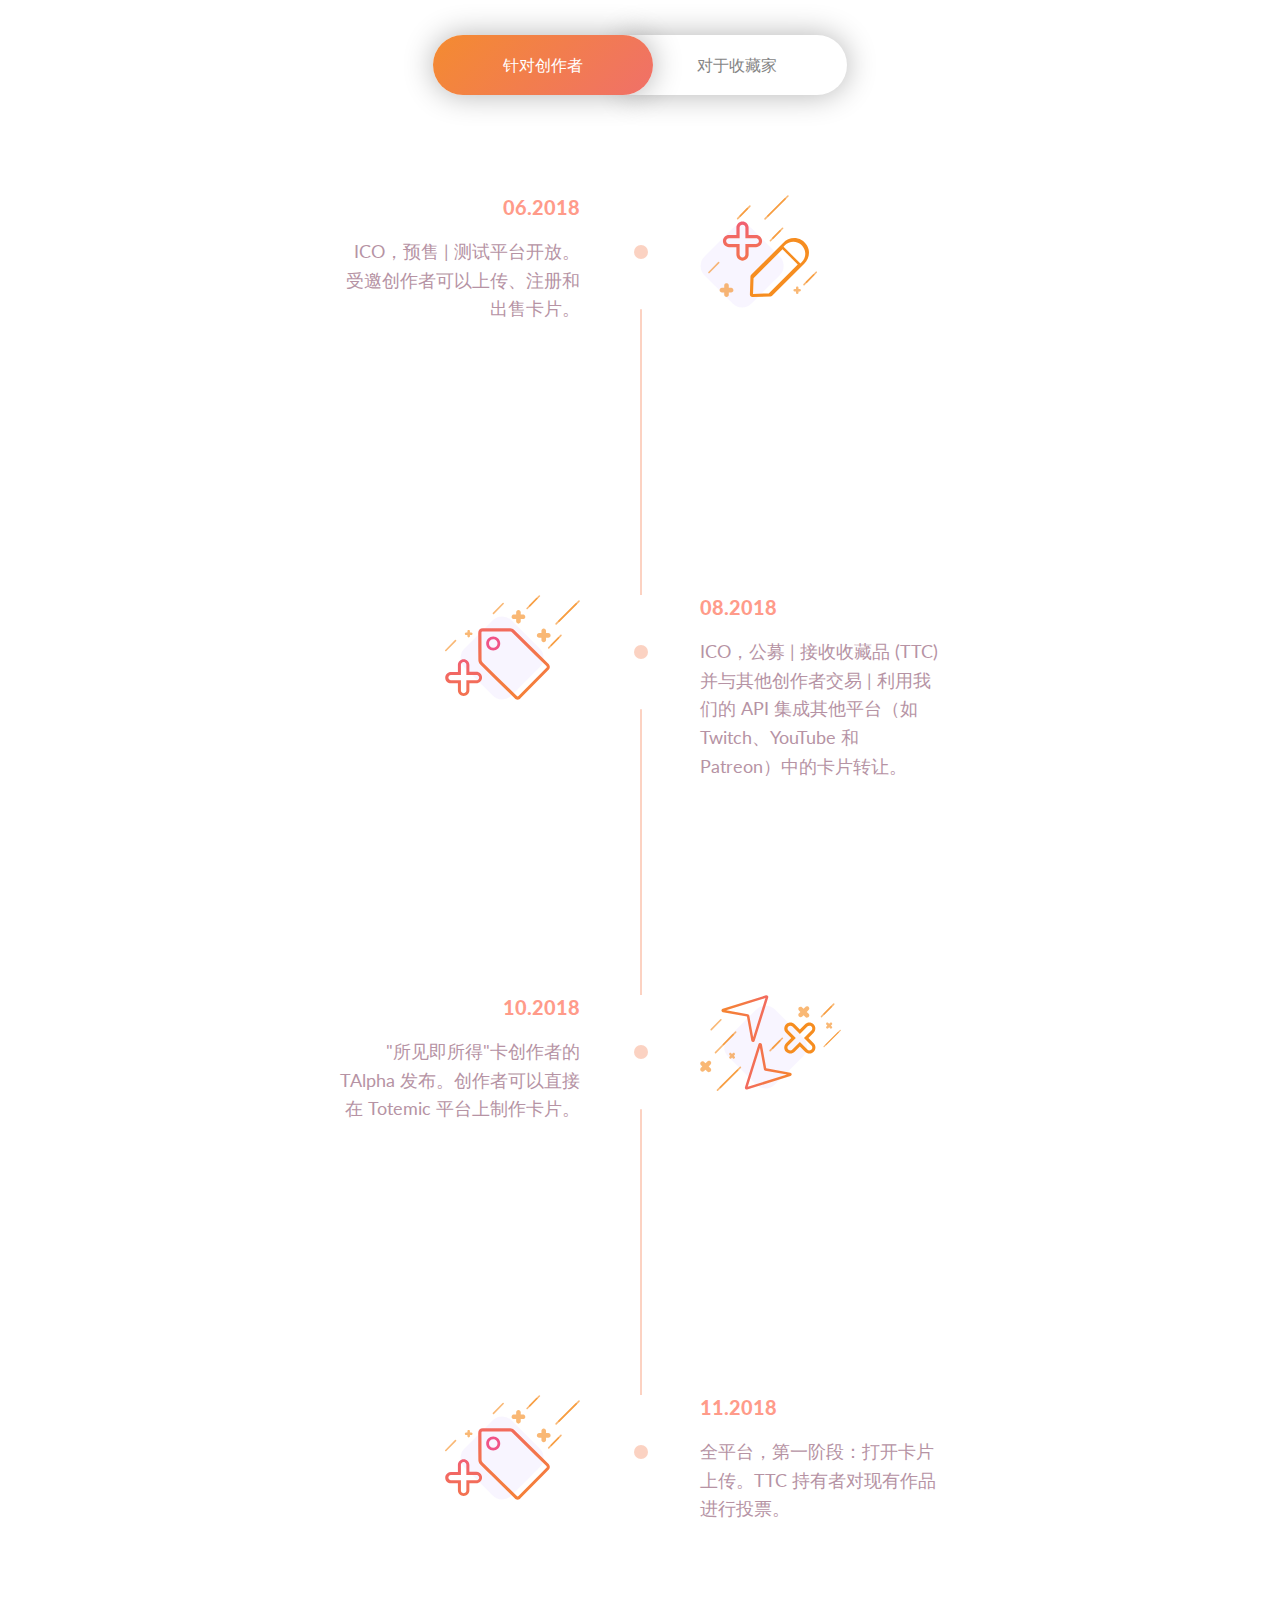
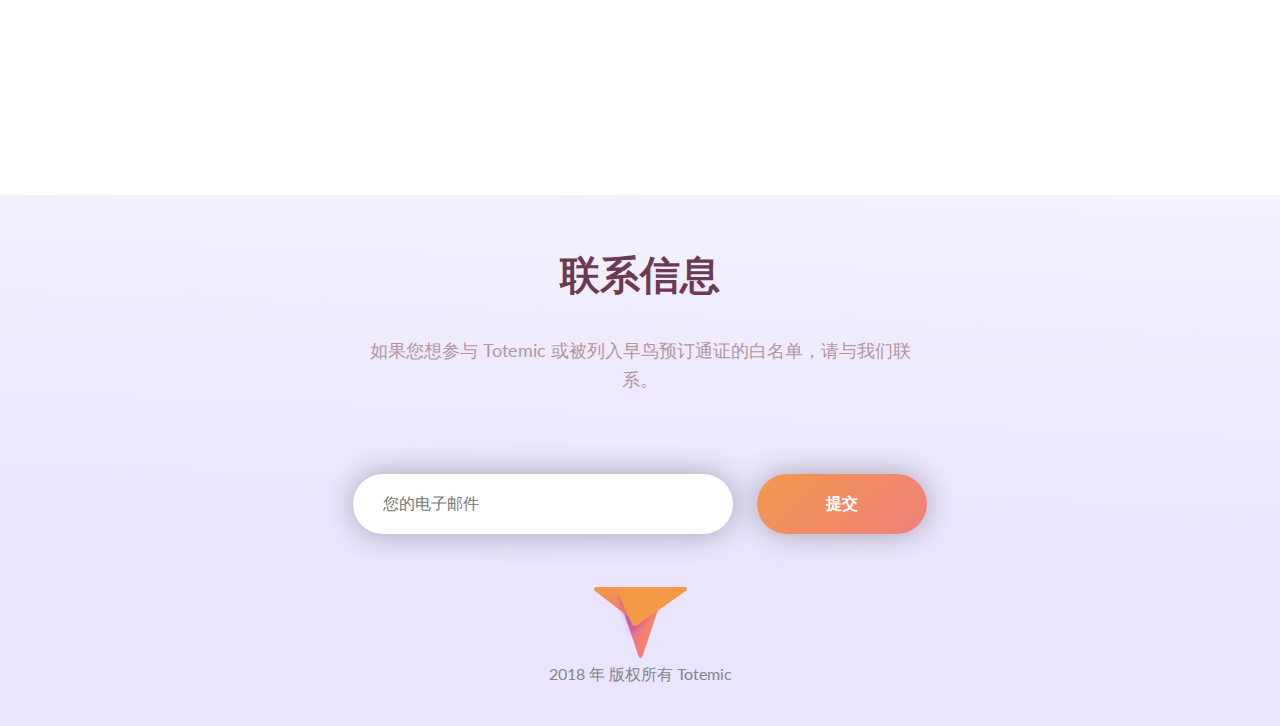
==== commit 4fda1896: "added chinese traditional and favico" ====
--- a/chinese.html
+++ b/chinese.html
@@ -1,24 +1,29 @@
 <!DOCTYPE html>
 <html lang="en">
+
 <head>
     <meta charset="UTF-8">
-    <title>Totemic | 一個基於區塊鏈技術限量發行的卡片蒐集平台。</title>
-    <meta name="viewport" content="width=device-width, initial-scale=1.0,  minimum-scale=1.0">  
-
-    <link href="css/screen.css" rel="stylesheet" type="text/css">
+    <title>Totemic | 基于区块链的限量版收藏者卡</title>
+    <meta name="viewport" content="width=device-width, initial-scale=1.0,  minimum-scale=1.0">
+    <link rel="icon" type="image/x-icon" href="/images/favicon.ico" sizes="16x16">  
+
+    <link href="/css/screen.css" rel="stylesheet" type="text/css">
     <link href="https://fonts.googleapis.com/css?family=Lato:400,900" rel="stylesheet">
 </head>
 
 <body>
     <header>
-        <img class="header__logo" src="images/logo.png" alt="Totemic logo" />
+        <img class="header__logo" src="/images/logo.png" alt="Totemic logo" />
         <div class="header__nav">
             <div class="header__utility">
                 <a href="" class="/" title="English">
-                    <img src="images/us_flag.png">
+                    <img src="/images/us_flag.png">
                 </a>
                 <a href="/chinese.html" class="china_flag" title="Chinese">
-                    <img src="images/china_flag.png">
+                    <img src="/images/china_flag.png">
+                </a>
+                <a href="/chinese_traditional.html" class="republic_china_flag" title="Chinese Traditional">
+                    <img src="/images/republic_of_china_flag.png">
                 </a>
             </div>
             <nav>
@@ -32,138 +37,137 @@
     </header>
 
     <section class="intro" id="intro">
-        <h1>一個基於區塊鏈技術限量發行的卡片蒐集平台。</h1>
+        <h1>基于区块链的限量版收藏者卡。</h1>
         <p>
-            Totemic 創造一個新方式讓數位內容創作者，粉絲和收藏家蒐集數位作品
+            Totemic 通过全新的数字资产助力内容创作者、粉丝和收藏者。
         </p>
-        <form class="contact-form" action="https://riotdesign.us3.list-manage.com/subscribe/post?u=5169f98813a716ef22e123023&amp;id=4956a6b428" method="post" id="mc-embedded-subscribe-form" name="mc-embedded-subscribe-form" class="validate" target="_blank" novalidate>
+        <form class="contact-form" action="https://totemic.us17.list-manage.com/subscribe?u=891100230bd7c804fe4fdea78&id=59d2c9b8e4" method="post" id="mc-embedded-subscribe-form" name="mc-embedded-subscribe-form" class="validate" target="_blank" novalidate>
             <input class="contact-form__input" type="email" name="EMAIL" id="mce-EMAIL" placeholder="您的电子邮件" />
             <input class="contact-form__input contact-form__input--submit" type="submit" name="submit" value="提交" />
             <div style="position: absolute; left: -5000px;" aria-hidden="true"><input type="text" name="b_5169f98813a716ef22e123023_4956a6b428" tabindex="-1" value=""></div>
         </form>
-        <img class="item__cards" src="images/cards.png" alt="Totemic Cards" />
+        <img class="item__cards" src="/images/cards.png" alt="Totemic Cards" />
     </section>
 
     <section class="market">
         <div class="market__description">
-            <h2>全新的數位創作交易平台</h2>
+            <h2>数字创意的新市场</h2>
             <p>
-                我們的平台提供創作者全新的方式，讓他們可以從作品中獲利，贊助者和創作家的粉絲也有了新的管道去贊助他們喜歡的內容。用區塊鏈技術創造出可蒐集的數位卡片。
+                我们的平台为内容创作者提供了一种全新的方式，让他们可以通过自己的作品创收，也让赞助商和粉丝有机会向作品提供支持。这种可收藏的数字创作者卡是基于区块链技术实现的。
             </p>
         </div>
     </section>
 
     <section class="totemic-card" id="product">
-        <h3>Totemic創作者卡片</h3>
+        <h3>TOTEMIC 的创作者卡</h3>
         <p>
-            我們使用了Bitmark的公開區塊鏈技術，創造了可驗證以及可限量發行的數位資產，並可供蒐集、陳列和交易，而這一切就像交易實體的物品一樣。創作者可以透過Totemic卡片將讓他們的作品增加收入；蒐藏家則有了新的方式去贊助創作者，讓他們取得未來的成功。
+            我们使用公有链Bitmark来创建可证实的限量版数字资产，这些资产可以像实物对象一样被收集、显示和交易。创作者可以使用 Totemic 卡来将其创意作品货币化；收藏者则获得了支持创作者以及对其未来的成功进行投资的新方式。
         </p>
     </section>
 
     <section class="how-does-it-work">
-        <h2>Totemic如何運作？</h2>
-        <h3>創作者</h3>
+        <h2>它是如何运作的？</h2>
+        <h3>对于创作者</h3>
         <div class="item-holder">
             <div class="item">
                 <div class="item__graphic-holder">
-                    <img class="item__graphic" src="images/item_card.svg" alt="Totemic Cards" />
-                </div>
-                <h4>Totemic卡片</h4>
-                <p>
-                    透過發行卡片，開闢一個全新的收入來源。在卡片中置入彩蛋來給你的粉絲驚喜。
-                </p>
-            </div>
-            <div class="item">
-                <div class="item__graphic-holder">
-                    <img class="item__graphic" src="images/item_secure.svg" alt="Totemic Cards" />
-                </div>
-                <h4>受保護的資產</h4>
-                <p>
-                    Totemic是在Bitmark區塊鏈上打造，你的所有資產將永久紀錄在區塊鏈上。 <br/><br/>
-                </p>
-            </div>
-            <div class="item">
-                <div class="item__graphic-holder">
-                    <img class="item__graphic" src="images/item_income.svg" alt="Recurring Income" />
-                </div>
-                <h4>不斷循環的收入生態</h4>
-                <p>
-                    你的所有卡片將代表真正的數位代幣 - 你將會在每一次的交易中獲利。 
-                </p>
-            </div>
-            <div class="item">
-                <div class="item__graphic-holder">
-                    <img class="item__graphic" src="images/item_risk.svg" alt="No risk" />
-                </div>
-                <h4>0風險</h4>
-                <p>
-                    我們透過交易費用維持系統。當創作卡片和提供卡片做販賣時，並不需要支付額外費用。
-                </p>
-            </div>
-        </div>
-        <h3>蒐藏家</h3>
+                    <img class="item__graphic" src="/images/item_card.svg" alt="Totemic Cards" />
+                </div>
+                <h4>Totemic 卡</h4>
+                <p>
+                    这种围绕您和您的作品发行的卡可带来新的收入。同时，也可为您的粉丝制造惊喜。
+                </p>
+            </div>
+            <div class="item">
+                <div class="item__graphic-holder">
+                    <img class="item__graphic" src="/images/item_secure.svg" alt="Totemic Cards" />
+                </div>
+                <h4>有安全保证的资产</h4>
+                <p>
+                    Totemic 卡基于 Bitmark 区块链构建，资产将永远存在。<br/>
+                </p>
+            </div>
+            <div class="item">
+                <div class="item__graphic-holder">
+                    <img class="item__graphic" src="/images/item_income.svg" alt="Recurring Income" />
+                </div>
+                <h4>经常性收入</h4>
+                <p>
+                    所有卡都是区块链上存在的真实通证，而您将从卡的每次交易中获益。 
+                </p>
+            </div>
+            <div class="item">
+                <div class="item__graphic-holder">
+                    <img class="item__graphic" src="/images/item_risk.svg" alt="No risk" />
+                </div>
+                <h4>无风险</h4>
+                <p>
+                    可免费试用。我们通过收取交易费来维持运营，因此您无需付费即可创作和提供待售卡。
+                </p>
+            </div>
+        </div>
+        <h3>对于收藏家</h3>
         <div class="item-holder">
             <div class="item">
                 <div class="item__graphic-holder">
-                    <img class="item__graphic" src="images/item_support.svg" alt="Support Creators" />
-                </div>
-                <h4>透過蒐集來支持</h4>
-                <p>
-                    支持你熱愛的創作者。透過購買Totemic卡片來讓創作者獲利。
-                </p>
-            </div>
-            <div class="item">
-                <div class="item__graphic-holder">
-                    <img class="item__graphic" src="images/item_trade.svg" alt="Trade Openly" />
-                </div>
-                <h4>公開的交易</h4>
-                <p>
-                    你的所有卡片將是真實的數位代幣，存在於區塊鏈上 - 你將可以任意的交易它們。
-                </p>
-            </div>
-            <div class="item">
-                <div class="item__graphic-holder">
-                    <img class="item__graphic" src="images/item_asset.svg" alt="A Valuable Asset" />
-                </div>
-                <h4>有價值的資產</h4>
-                <p>
-                    你的蒐藏品的價值將會持續增長。若創作者的聲望成長，你的數位資產也將會受惠。
-                </p>
-            </div>
-            <div class="item">
-                <div class="item__graphic-holder">
-                    <img class="item__graphic" src="images/item_access.svg" alt="Special Access" />
-                </div>
-                <h4>特別驚喜</h4>
-                <p>
-                    卡片將可以解鎖特別的內容，例如有機會與創作者聯繫或得到特別的獎勵。
+                    <img class="item__graphic" src="/images/item_support.svg" alt="Support Creators" />
+                </div>
+                <h4>收集即支持</h4>
+                <p>
+                    支持您喜爱的创作者。购买 Totemic 卡能直接让创作者受益。
+                </p>
+            </div>
+            <div class="item">
+                <div class="item__graphic-holder">
+                    <img class="item__graphic" src="/images/item_trade.svg" alt="Trade Openly" />
+                </div>
+                <h4>公开交易</h4>
+                <p>
+                    所有卡都是区块链上存在的真实通证，您可以随时随地以您喜欢的方式进行交易。
+                </p>
+            </div>
+            <div class="item">
+                <div class="item__graphic-holder">
+                    <img class="item__graphic" src="/images/item_asset.svg" alt="A Valuable Asset" />
+                </div>
+                <h4>有价值的资产</h4>
+                <p>
+                    增加您的收藏品的价值。随着创作者的声誉不断提升，您的数字资产将会升值。
+                </p>
+            </div>
+            <div class="item">
+                <div class="item__graphic-holder">
+                    <img class="item__graphic" src="/images/item_access.svg" alt="Special Access" />
+                </div>
+                <h4>特殊访问权</h4>
+                <p>
+                    持卡者可以访问特殊内容、接触创作者和享受特别优惠。
                 </p>
             </div>
         </div>
     </section>
 
     <section class="investors">
-        <h3>給投資者: TTC Token</h3>
+        <h3>对于投资者：TTC 通证</h3>
         <div class="item-holder">
             <div class="item item--investors">
-                <img class="item__graphic" src="images/item_investors.svg" alt="The TTC Token" />
-                <h4>TTC 數位代幣</h4>
-                <p>
-                    TTC token 可以直接交易 Totemic 卡片。這代表任何人將可以透過TTC在Totemic 市場作任何交易。所有創作者的卡片都會提供限量的數量，只提供給TTC購買。
-                </p>
-                <p>
-                    TTC的發行將有三階段：(1) 早鳥優惠將提供給天使投資者, 好友和同事們。
-                    (2) 邀請限定的預先販賣，提供給相關的社群。(3) 有數量上限的公開販售。
+                <img class="item__graphic" src="/images/item_investors.svg" alt="The TTC Token" />
+                <h4>TTC 通证</h4>
+                <p>
+                    TTC 通证可用来直接交易 Totemic 收藏卡。这意味着持有 TTC 的任何人都可以将其换成任何可在我们商店出售的 Totemic 收藏品。所有创作者卡在发行时都会为 TTC 持有者提供最低购买额度。
+                </p>
+                <p>
+                    TTC 将分三轮发行。（1）针对天使投资者、朋友和同事的早鸟预订；（2）针对扩展社区的受邀预售；（3）公开发售，具有待定的上限。
                 </p>
             </div>
         </div>
     </section>
 
     <section class="team" id="team">
-        <h2>我們的團隊</h2>
+        <h2>团队成员一览</h2>
         <div class="team__holder">
             <div class="team-member">
-                <img class="team__image" src="images/team_jamie.jpg" alt="Jamie King" />
+                <img class="team__image" src="/images/team_jamie.jpg" alt="Jamie King" />
                 <div class="team__name">Jamie King</div>
                 <div class="team__title">CEO</div>
                 <a href="https://twitter.com/jamie_jk" class="team__twitter button button--social-media" target="_blank">
@@ -171,7 +175,7 @@
                 </a>
             </div>
             <div class="team-member">
-                <img class="team__image" src="images/team_nils.jpg" alt="Nils Hellberg" />
+                <img class="team__image" src="/images/team_nils.jpg" alt="Nils Hellberg" />
                 <div class="team__name">Nils Hellberg</div>
                 <div class="team__title">COO</div>
                 <a href="https://twitter.com/nils_hellberg" class="team__twitter button button--social-media" target="_blank">
@@ -179,7 +183,7 @@
                 </a>
             </div>
             <div class="team-member">
-                <img class="team__image" src="images/team_abhi.jpg" alt="Abhilash Shamsunder" />
+                <img class="team__image" src="/images/team_abhi.jpg" alt="Abhilash Shamsunder" />
                 <div class="team__name">Abhilash Shamsunder</div>
                 <div class="team__title">CTO</div>
                 <a href="https://twitter.com/abhilash0001" class="team__twitter button button--social-media" target="_blank">
@@ -187,25 +191,25 @@
                 </a>
             </div>
             <div class="team-member">
-                <img class="team__image" src="images/team_mike.jpg" alt="Mike Stricklin" />
+                <img class="team__image" src="/images/team_mike.jpg" alt="Mike Stricklin" />
                 <div class="team__name">Mike Stricklin</div>
                 <div class="team__title">Head of Marketing</div>
                 <a href="https://www.linkedin.com/in/mike-stricklin-0969a7140/" class="team__linkedin button button--social-media--linkedin" target="_blank">mike-stricklin</a>
             </div>
             <div class="team-member">
-                <img class="team__image" src="images/team_christopher.jpg" alt="Christopher Hall" />
+                <img class="team__image" src="/images/team_christopher.jpg" alt="Christopher Hall" />
                 <div class="team__name">Christopher Hall</div>
                 <div class="team__title">Head of Engineering</div>
                 <a href="https://www.linkedin.com/in/christopherhallhsw/" class="team__linkedin button button--social-media--linkedin" target="_blank">christopher</a>
             </div>
             <div class="team-member">
-                <img class="team__image" src="images/team_jessie.jpg" alt="Jessie Tang" />
+                <img class="team__image" src="/images/team_jessie.jpg" alt="Jessie Tang" />
                 <div class="team__name">Jessie Tang</div>
                 <div class="team__title">Business Development</div>
                 <a href="https://www.linkedin.com/in/jessie-chi-hsuan-tang-7b9a2610b/" class="team__linkedin button button--social-media--linkedin" target="_blank">jessie-tang</a>
             </div>
             <div class="team-member">
-                <img class="team__image" src="images/team_nick.jpg" alt="Nick Roosa" />
+                <img class="team__image" src="/images/team_nick.jpg" alt="Nick Roosa" />
                 <div class="team__name">Nick Roosa</div>
                 <div class="team__title">Community Manager</div>
                 <a href="https://www.linkedin.com/in/nicholas-roosa-73788183/" class="team__linkedin button button--social-media--linkedin" target="_blank">
@@ -213,37 +217,37 @@
                 </a>
             </div>
             <div class="team-member">
-                <img class="team__image" src="images/team_anais.jpg" alt="Anais Barthe" />
+                <img class="team__image" src="/images/team_anais.jpg" alt="Anais Barthe" />
                 <div class="team__name">Anais Barthe</div>
                 <div class="team__title">Design Lead</div>
                 <a href="" class="team__twitter button button--social-media" target="_blank">anais</a>
             </div>
             <div class="team-member">
-                <img class="team__image" src="images/team_cuong.jpg" alt="Cuong Le" />
+                <img class="team__image" src="/images/team_cuong.jpg" alt="Cuong Le" />
                 <div class="team__name">Cuong Le</div>
                 <div class="team__title">Engineering Lead</div>
                 <a href="" class="team__github button button--social-media--github" target="_blank">cuongle</a>
             </div>
             <div class="team-member">
-                <img class="team__image" src="images/team_jim.jpg" alt="Jim Yeh" />
+                <img class="team__image" src="/images/team_jim.jpg" alt="Jim Yeh" />
                 <div class="team__name">Jim Yeh</div>
                 <div class="team__title">Blockchain Developer</div>
                 <a href="https://github.com/lemonlatte" class="team__github button button--social-media--github" target="_blank">lemonlatte</a>
             </div>
             <div class="team-member">
-                <img class="team__image" src="images/team_sean.jpg" alt="Sean Moss-Putlz" />
+                <img class="team__image" src="/images/team_sean.jpg" alt="Sean Moss-Putlz" />
                 <div class="team__name">Sean Moss-Putlz</div>
                 <div class="team__title">Advisor</div>
                 <a href="https://twitter.com/moskovich" class="team__twitter button button--social-media" target="_blank">sean</a>
             </div>
             <div class="team-member">
-                <img class="team__image" src="images/team_christina.jpg" alt="Christina Frankopan" />
+                <img class="team__image" src="/images/team_christina.jpg" alt="Christina Frankopan" />
                 <div class="team__name">Christina Frankopan</div>
                 <div class="team__title">Advisor</div>
                 <a href="https://twitter.com/nichnachnoch" class="team__twitter button button--social-media" target="_blank">nichnachnoch</a>
             </div>
             <div class="team-member">
-                <img class="team__image" src="images/team_michael.jpg" alt="Michael Nguyen" />
+                <img class="team__image" src="/images/team_michael.jpg" alt="Michael Nguyen" />
                 <div class="team__name">Michael Nguyen</div>
                 <div class="team__title">Advisor</div>
                 <a href="https://www.linkedin.com/in/michaeldinhnguyen/" class="team__linkedin button button--social-media--linkedin" target="_blank">michael</a>
@@ -252,31 +256,31 @@
     </section>
 
     <section class="roadmap" id="roadmap">
-        <h2>進程</h2>
+        <h2>路线图</h2>
         <div class="roadmap__button-holder">
-            <a class="contact-form__input roadmap__input roadmap__input--active">創作者</a>
-            <a class="contact-form__input roadmap__input">創作者</a>
+            <a class="contact-form__input roadmap__input roadmap__input--active">针对创作者</a>
+            <a class="contact-form__input roadmap__input">对于收藏家</a>
         </div>
         <div class="event-holder event-holder--creators">
             <div class="event">
                 <div class="event__column event__column-text">
                     <span class="event__date">06.2018</span>
                     <p>
-                        ICO, 預售| Beta 平台開放，受邀請的藝術家可以註冊、上傳和販賣卡片
-                    </p>
-                </div>
-                <div class="event__column event__column-graphic">
-                    <img src="images/event_wysiwyg.svg" alt="WYSIWYG" />
-                </div>
-            </div>
-            <div class="event">
-                <div class="event__column event__column-graphic">
-                    <img src="images/event_sell.svg" alt="WYSIWYG" />
+                        ICO，预售 | 测试平台开放。受邀创作者可以上传、注册和出售卡片。
+                    </p>
+                </div>
+                <div class="event__column event__column-graphic">
+                    <img src="/images/event_wysiwyg.svg" alt="WYSIWYG" />
+                </div>
+            </div>
+            <div class="event">
+                <div class="event__column event__column-graphic">
+                    <img src="/images/event_sell.svg" alt="WYSIWYG" />
                 </div>
                 <div class="event__column event__column-text">
                     <span class="event__date">08.2018</span>
                     <p>
-                        ICO, 公開販售 |  收取TTC和與其他創作者交易 |  使用我們提供的API讓卡片交易和其他平台流動, 如: Twitch, YouTube, Patreon
+                        ICO，公募 | 接收收藏品 (TTC) 并与其他创作者交易 | 利用我们的 API 集成其他平台（如 Twitch、YouTube 和 Patreon）中的卡片转让。
                     </p>
                 </div>
             </div>
@@ -284,22 +288,22 @@
                 <div class="event__column event__column-text">
                     <span class="event__date">10.2018</span>
                     <p>
-                        TAplha釋出所見即所得卡片編輯器。創作者可以直接的在Totemic平台上打造卡片。
-                    </p>
-                </div>
-                <div class="event__column event__column-graphic">
-                    <img src="images/event_trade.svg" alt="WYSIWYG" />
-                </div>
-            </div>
-
-            <div class="event">
-                <div class="event__column event__column-graphic">
-                    <img src="images/event_sell.svg" alt="WYSIWYG" />
+                        "所见即所得"卡创作者的 TAlpha 发布。创作者可以直接在 Totemic 平台上制作卡片。
+                    </p>
+                </div>
+                <div class="event__column event__column-graphic">
+                    <img src="/images/event_trade.svg" alt="WYSIWYG" />
+                </div>
+            </div>
+
+            <div class="event">
+                <div class="event__column event__column-graphic">
+                    <img src="/images/event_sell.svg" alt="WYSIWYG" />
                 </div>
                 <div class="event__column event__column-text">
                     <span class="event__date">11.2018</span>
                     <p>
-                        全平台上線，第一階段: 公開上傳卡片, TTC持有者，可將在直播上投票。  
+                        全平台，第一阶段：打开卡片上传。TTC 持有者对现有作品进行投票。 
                     </p>
                 </div>
             </div>
@@ -310,21 +314,21 @@
                 <div class="event__column event__column-text">
                     <span class="event__date">06.2018</span>
                     <p>
-                        ICO, 私募 |  Beta平台測試: 收集和交易卡片。在Android 和 iPhone上提供卡片蒐藏器並在社群網站上展示你的蒐藏。
-                    </p>
-                </div>
-                <div class="event__column event__column-graphic">
-                    <img src="images/event_wallet.svg" alt="WYSIWYG" />
-                </div>
-            </div>
-            <div class="event">
-                <div class="event__column event__column-graphic">
-                    <img src="images/event_store.svg" alt="Mobile app" />
+                        ICO，私人销售|测试平台：收集和交易卡片。在Android和iPhone上炫耀您的收藏。在社交媒体上显示你的收藏。
+                    </p>
+                </div>
+                <div class="event__column event__column-graphic">
+                    <img src="/images/event_wallet.svg" alt="WYSIWYG" />
+                </div>
+            </div>
+            <div class="event">
+                <div class="event__column event__column-graphic">
+                    <img src="/images/event_store.svg" alt="Mobile app" />
                 </div>
                 <div class="event__column event__column-text">
                     <span class="event__date">08.2018</span>
                     <p>
-                        ICO, 私募 | 使用Totemic Token (TTC) ，取得蒐藏品購買優惠。
+                        ICO，私人销售|使用图腾代币（TTC）以优惠价购买收藏品。
                     </p>
                 </div>
             </div>
@@ -332,22 +336,22 @@
                 <div class="event__column event__column-text">
                     <span class="event__date">10.2018</span>
                     <p>
-                        訂閱制系統上線。訂閱特級或標準的混合包，將有更大的機會獲得稀有和罕見的蒐藏。
-                    </p>
-                </div>
-                <div class="event__column event__column-graphic">
-                    <img src="images/event_market.svg" alt="WYSIWYG" />
-                </div>
-            </div>
-
-            <div class="event">
-                <div class="event__column event__column-graphic">
-                    <img src="images/event_store.svg" alt="Mobile app" />
+                        订阅模式直播。订阅每周高级版和标准版混合包，更有可能在每个包中收到Rares和Uncommons ..
+                    </p>
+                </div>
+                <div class="event__column event__column-graphic">
+                    <img src="/images/event_market.svg" alt="WYSIWYG" />
+                </div>
+            </div>
+
+            <div class="event">
+                <div class="event__column event__column-graphic">
+                    <img src="/images/event_store.svg" alt="Mobile app" />
                 </div>
                 <div class="event__column event__column-text">
                     <span class="event__date">11.2018</span>
                     <p>
-                        線上投票系統上線: 由TTC持有者決定哪張卡片推出到市場，並在成功上市時獲得分潤。 
+                        投票支持TTC持有人的现场直播：决定哪些卡能够投放市场并获得我们平台成功的股份。 
                     </p>
                 </div>
             </div>
@@ -355,17 +359,17 @@
     </section>
 
     <section class="contact contact--footer" id="contact">
-        <h2>聯絡我們</h2>
+        <h2>联系信息</h2>
         <p>
-            如果你想參與Totemic的計畫，或想收到Token發佈的早鳥優惠通知，請留下你的email。
+            如果您想参与 Totemic 或被列入早鸟预订通证的白名单，请与我们联系。
         </p>
-        <form class="contact-form" action="https://riotdesign.us3.list-manage.com/subscribe/post?u=5169f98813a716ef22e123023&amp;id=4956a6b428" method="post" id="mc-embedded-subscribe-form" name="mc-embedded-subscribe-form" class="validate" target="_blank" novalidate>
+        <form class="contact-form" action="https://totemic.us17.list-manage.com/subscribe?u=891100230bd7c804fe4fdea78&id=59d2c9b8e4" method="post" id="mc-embedded-subscribe-form" name="mc-embedded-subscribe-form" class="validate" target="_blank" novalidate>
             <input class="contact-form__input" type="email" name="EMAIL" id="mce-EMAIL" placeholder="您的电子邮件" />
             <input class="contact-form__input contact-form__input--submit" type="submit" name="submit" value="提交" />
             <div style="position: absolute; left: -5000px;" aria-hidden="true"><input type="text" name="b_5169f98813a716ef22e123023_4956a6b428" tabindex="-1" value=""></div>
         </form>
         <footer>
-            <img src="images/logo-footer.png" alt="Totemic">
+            <img src="/images/logo-footer.png" alt="Totemic">
             <p>
                 2018 年 版权所有 Totemic
             </p>
--- a/css/screen.css
+++ b/css/screen.css
@@ -85,7 +85,7 @@
     margin-left:60px;
     line-height:50px;
 }
-.china_flag{
+.china_flag, .republic_china_flag{
     padding-left: 8px;
 }
 .header__link {
